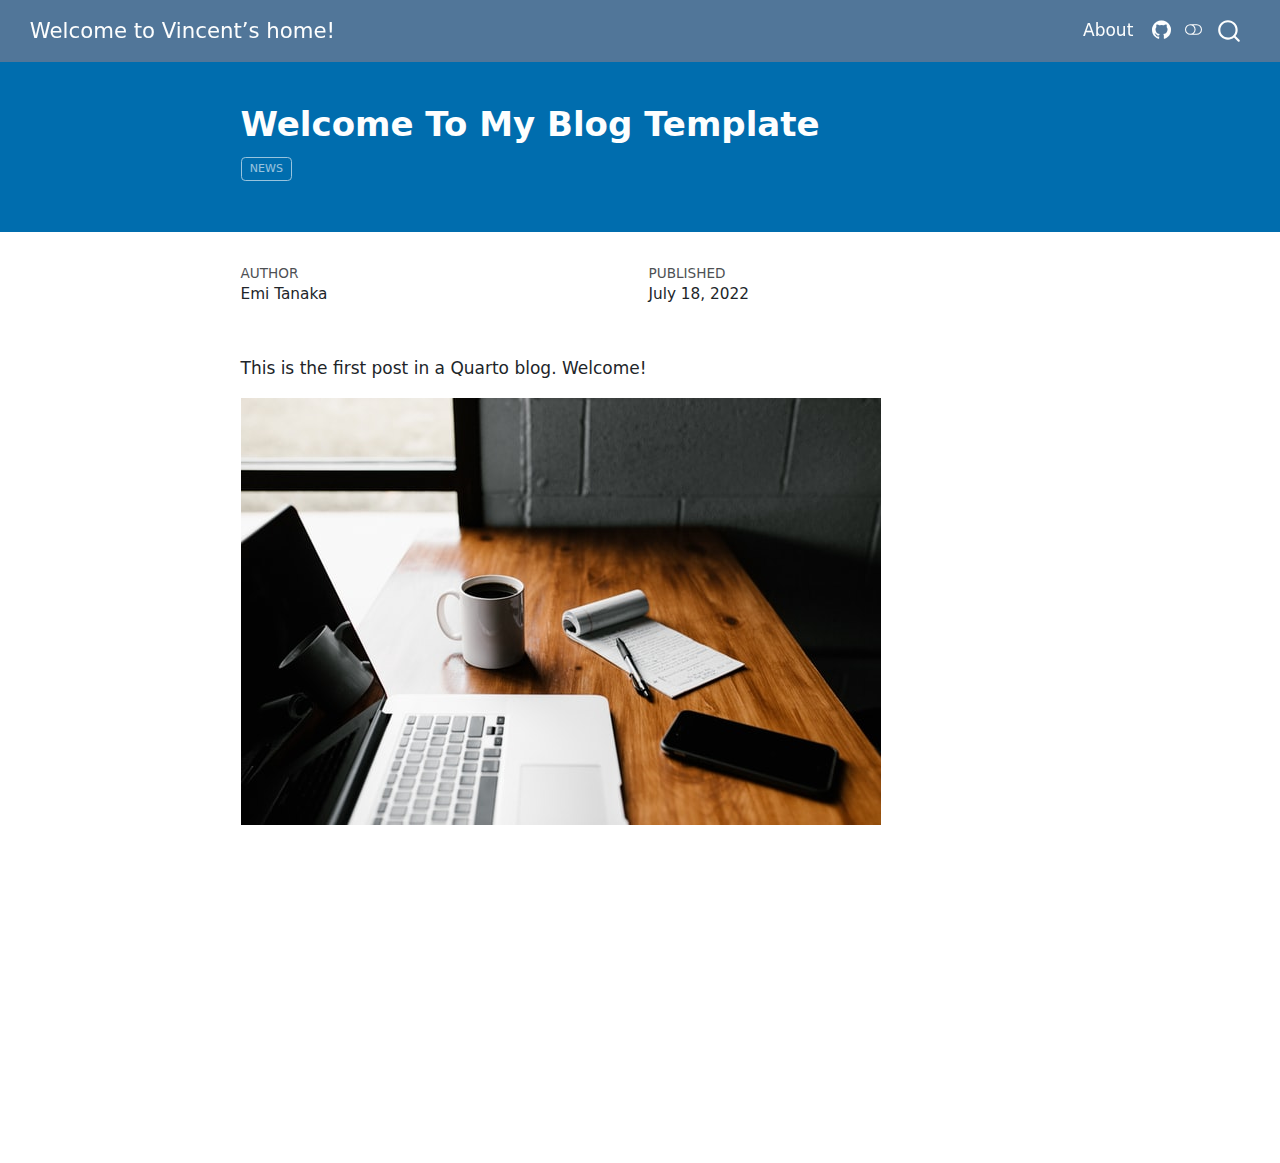
==== docs/posts/welcome/index.html @ f9ad5287 "complete the 'About' page and make a docs folder" ====
<!DOCTYPE html>
<html xmlns="http://www.w3.org/1999/xhtml" lang="en" xml:lang="en"><head>

<meta charset="utf-8">
<meta name="generator" content="quarto-1.4.553">

<meta name="viewport" content="width=device-width, initial-scale=1.0, user-scalable=yes">

<meta name="author" content="Emi Tanaka">
<meta name="dcterms.date" content="2022-07-18">

<title>Welcome to Vincent’s home! - Welcome To My Blog Template</title>
<style>
code{white-space: pre-wrap;}
span.smallcaps{font-variant: small-caps;}
div.columns{display: flex; gap: min(4vw, 1.5em);}
div.column{flex: auto; overflow-x: auto;}
div.hanging-indent{margin-left: 1.5em; text-indent: -1.5em;}
ul.task-list{list-style: none;}
ul.task-list li input[type="checkbox"] {
  width: 0.8em;
  margin: 0 0.8em 0.2em -1em; /* quarto-specific, see https://github.com/quarto-dev/quarto-cli/issues/4556 */ 
  vertical-align: middle;
}
</style>


<script src="../../site_libs/quarto-nav/quarto-nav.js"></script>
<script src="../../site_libs/quarto-nav/headroom.min.js"></script>
<script src="../../site_libs/clipboard/clipboard.min.js"></script>
<script src="../../site_libs/quarto-search/autocomplete.umd.js"></script>
<script src="../../site_libs/quarto-search/fuse.min.js"></script>
<script src="../../site_libs/quarto-search/quarto-search.js"></script>
<meta name="quarto:offset" content="../../">
<script src="../../site_libs/quarto-html/quarto.js"></script>
<script src="../../site_libs/quarto-html/popper.min.js"></script>
<script src="../../site_libs/quarto-html/tippy.umd.min.js"></script>
<script src="../../site_libs/quarto-html/anchor.min.js"></script>
<link href="../../site_libs/quarto-html/tippy.css" rel="stylesheet">
<link href="../../site_libs/quarto-html/quarto-syntax-highlighting.css" rel="stylesheet" class="quarto-color-scheme" id="quarto-text-highlighting-styles">
<link href="../../site_libs/quarto-html/quarto-syntax-highlighting-dark.css" rel="prefetch" class="quarto-color-scheme quarto-color-alternate" id="quarto-text-highlighting-styles">
<script src="../../site_libs/bootstrap/bootstrap.min.js"></script>
<link href="../../site_libs/bootstrap/bootstrap-icons.css" rel="stylesheet">
<link href="../../site_libs/bootstrap/bootstrap.min.css" rel="stylesheet" class="quarto-color-scheme" id="quarto-bootstrap" data-mode="light">
<link href="../../site_libs/bootstrap/bootstrap-dark.min.css" rel="prefetch" class="quarto-color-scheme quarto-color-alternate" id="quarto-bootstrap" data-mode="dark">
<script id="quarto-search-options" type="application/json">{
  "location": "navbar",
  "copy-button": false,
  "collapse-after": 3,
  "panel-placement": "end",
  "type": "overlay",
  "limit": 50,
  "keyboard-shortcut": [
    "f",
    "/",
    "s"
  ],
  "show-item-context": false,
  "language": {
    "search-no-results-text": "No results",
    "search-matching-documents-text": "matching documents",
    "search-copy-link-title": "Copy link to search",
    "search-hide-matches-text": "Hide additional matches",
    "search-more-match-text": "more match in this document",
    "search-more-matches-text": "more matches in this document",
    "search-clear-button-title": "Clear",
    "search-text-placeholder": "",
    "search-detached-cancel-button-title": "Cancel",
    "search-submit-button-title": "Submit",
    "search-label": "Search"
  }
}</script>


<link rel="stylesheet" href="../../styles.css">
</head>

<body class="nav-fixed fullcontent">

<div id="quarto-search-results"></div>
  <header id="quarto-header" class="headroom fixed-top quarto-banner">
    <nav class="navbar navbar-expand-lg " data-bs-theme="dark">
      <div class="navbar-container container-fluid">
      <div class="navbar-brand-container mx-auto">
    <a class="navbar-brand" href="../../index.html">
    <span class="navbar-title">Welcome to Vincent’s home!</span>
    </a>
  </div>
            <div id="quarto-search" class="" title="Search"></div>
          <button class="navbar-toggler" type="button" data-bs-toggle="collapse" data-bs-target="#navbarCollapse" aria-controls="navbarCollapse" aria-expanded="false" aria-label="Toggle navigation" onclick="if (window.quartoToggleHeadroom) { window.quartoToggleHeadroom(); }">
  <span class="navbar-toggler-icon"></span>
</button>
          <div class="collapse navbar-collapse" id="navbarCollapse">
            <ul class="navbar-nav navbar-nav-scroll ms-auto">
  <li class="nav-item">
    <a class="nav-link" href="../../about.html"> 
<span class="menu-text">About</span></a>
  </li>  
  <li class="nav-item compact">
    <a class="nav-link" href="https://github.com/Vincent0153"> <i class="bi bi-github" role="img">
</i> 
<span class="menu-text"></span></a>
  </li>  
</ul>
          </div> <!-- /navcollapse -->
          <div class="quarto-navbar-tools">
  <a href="" class="quarto-color-scheme-toggle quarto-navigation-tool  px-1" onclick="window.quartoToggleColorScheme(); return false;" title="Toggle dark mode"><i class="bi"></i></a>
</div>
      </div> <!-- /container-fluid -->
    </nav>
</header>
<!-- content -->
<header id="title-block-header" class="quarto-title-block default page-columns page-full">
  <div class="quarto-title-banner page-columns page-full">
    <div class="quarto-title column-body">
      <h1 class="title">Welcome To My Blog Template</h1>
                                <div class="quarto-categories">
                <div class="quarto-category">news</div>
              </div>
                  </div>
  </div>
    
  
  <div class="quarto-title-meta">

      <div>
      <div class="quarto-title-meta-heading">Author</div>
      <div class="quarto-title-meta-contents">
               <p>Emi Tanaka </p>
            </div>
    </div>
      
      <div>
      <div class="quarto-title-meta-heading">Published</div>
      <div class="quarto-title-meta-contents">
        <p class="date">July 18, 2022</p>
      </div>
    </div>
    
      
    </div>
    
  
  </header><div id="quarto-content" class="quarto-container page-columns page-rows-contents page-layout-article page-navbar">
<!-- sidebar -->
<!-- margin-sidebar -->
    
<!-- main -->
<main class="content quarto-banner-title-block" id="quarto-document-content">





<p>This is the first post in a Quarto blog. Welcome!</p>
<p><img src="thumbnail.jpg" class="img-fluid"></p>



</main> <!-- /main -->
<script id="quarto-html-after-body" type="application/javascript">
window.document.addEventListener("DOMContentLoaded", function (event) {
  const toggleBodyColorMode = (bsSheetEl) => {
    const mode = bsSheetEl.getAttribute("data-mode");
    const bodyEl = window.document.querySelector("body");
    if (mode === "dark") {
      bodyEl.classList.add("quarto-dark");
      bodyEl.classList.remove("quarto-light");
    } else {
      bodyEl.classList.add("quarto-light");
      bodyEl.classList.remove("quarto-dark");
    }
  }
  const toggleBodyColorPrimary = () => {
    const bsSheetEl = window.document.querySelector("link#quarto-bootstrap");
    if (bsSheetEl) {
      toggleBodyColorMode(bsSheetEl);
    }
  }
  toggleBodyColorPrimary();  
  const disableStylesheet = (stylesheets) => {
    for (let i=0; i < stylesheets.length; i++) {
      const stylesheet = stylesheets[i];
      stylesheet.rel = 'prefetch';
    }
  }
  const enableStylesheet = (stylesheets) => {
    for (let i=0; i < stylesheets.length; i++) {
      const stylesheet = stylesheets[i];
      stylesheet.rel = 'stylesheet';
    }
  }
  const manageTransitions = (selector, allowTransitions) => {
    const els = window.document.querySelectorAll(selector);
    for (let i=0; i < els.length; i++) {
      const el = els[i];
      if (allowTransitions) {
        el.classList.remove('notransition');
      } else {
        el.classList.add('notransition');
      }
    }
  }
  const toggleGiscusIfUsed = (isAlternate, darkModeDefault) => {
    const baseTheme = document.querySelector('#giscus-base-theme')?.value ?? 'light';
    const alternateTheme = document.querySelector('#giscus-alt-theme')?.value ?? 'dark';
    let newTheme = '';
    if(darkModeDefault) {
      newTheme = isAlternate ? baseTheme : alternateTheme;
    } else {
      newTheme = isAlternate ? alternateTheme : baseTheme;
    }
    const changeGiscusTheme = () => {
      // From: https://github.com/giscus/giscus/issues/336
      const sendMessage = (message) => {
        const iframe = document.querySelector('iframe.giscus-frame');
        if (!iframe) return;
        iframe.contentWindow.postMessage({ giscus: message }, 'https://giscus.app');
      }
      sendMessage({
        setConfig: {
          theme: newTheme
        }
      });
    }
    const isGiscussLoaded = window.document.querySelector('iframe.giscus-frame') !== null;
    if (isGiscussLoaded) {
      changeGiscusTheme();
    }
  }
  const toggleColorMode = (alternate) => {
    // Switch the stylesheets
    const alternateStylesheets = window.document.querySelectorAll('link.quarto-color-scheme.quarto-color-alternate');
    manageTransitions('#quarto-margin-sidebar .nav-link', false);
    if (alternate) {
      enableStylesheet(alternateStylesheets);
      for (const sheetNode of alternateStylesheets) {
        if (sheetNode.id === "quarto-bootstrap") {
          toggleBodyColorMode(sheetNode);
        }
      }
    } else {
      disableStylesheet(alternateStylesheets);
      toggleBodyColorPrimary();
    }
    manageTransitions('#quarto-margin-sidebar .nav-link', true);
    // Switch the toggles
    const toggles = window.document.querySelectorAll('.quarto-color-scheme-toggle');
    for (let i=0; i < toggles.length; i++) {
      const toggle = toggles[i];
      if (toggle) {
        if (alternate) {
          toggle.classList.add("alternate");     
        } else {
          toggle.classList.remove("alternate");
        }
      }
    }
    // Hack to workaround the fact that safari doesn't
    // properly recolor the scrollbar when toggling (#1455)
    if (navigator.userAgent.indexOf('Safari') > 0 && navigator.userAgent.indexOf('Chrome') == -1) {
      manageTransitions("body", false);
      window.scrollTo(0, 1);
      setTimeout(() => {
        window.scrollTo(0, 0);
        manageTransitions("body", true);
      }, 40);  
    }
  }
  const isFileUrl = () => { 
    return window.location.protocol === 'file:';
  }
  const hasAlternateSentinel = () => {  
    let styleSentinel = getColorSchemeSentinel();
    if (styleSentinel !== null) {
      return styleSentinel === "alternate";
    } else {
      return false;
    }
  }
  const setStyleSentinel = (alternate) => {
    const value = alternate ? "alternate" : "default";
    if (!isFileUrl()) {
      window.localStorage.setItem("quarto-color-scheme", value);
    } else {
      localAlternateSentinel = value;
    }
  }
  const getColorSchemeSentinel = () => {
    if (!isFileUrl()) {
      const storageValue = window.localStorage.getItem("quarto-color-scheme");
      return storageValue != null ? storageValue : localAlternateSentinel;
    } else {
      return localAlternateSentinel;
    }
  }
  const darkModeDefault = false;
  let localAlternateSentinel = darkModeDefault ? 'alternate' : 'default';
  // Dark / light mode switch
  window.quartoToggleColorScheme = () => {
    // Read the current dark / light value 
    let toAlternate = !hasAlternateSentinel();
    toggleColorMode(toAlternate);
    setStyleSentinel(toAlternate);
    toggleGiscusIfUsed(toAlternate, darkModeDefault);
  };
  // Ensure there is a toggle, if there isn't float one in the top right
  if (window.document.querySelector('.quarto-color-scheme-toggle') === null) {
    const a = window.document.createElement('a');
    a.classList.add('top-right');
    a.classList.add('quarto-color-scheme-toggle');
    a.href = "";
    a.onclick = function() { try { window.quartoToggleColorScheme(); } catch {} return false; };
    const i = window.document.createElement("i");
    i.classList.add('bi');
    a.appendChild(i);
    window.document.body.appendChild(a);
  }
  // Switch to dark mode if need be
  if (hasAlternateSentinel()) {
    toggleColorMode(true);
  } else {
    toggleColorMode(false);
  }
  const icon = "";
  const anchorJS = new window.AnchorJS();
  anchorJS.options = {
    placement: 'right',
    icon: icon
  };
  anchorJS.add('.anchored');
  const isCodeAnnotation = (el) => {
    for (const clz of el.classList) {
      if (clz.startsWith('code-annotation-')) {                     
        return true;
      }
    }
    return false;
  }
  const clipboard = new window.ClipboardJS('.code-copy-button', {
    text: function(trigger) {
      const codeEl = trigger.previousElementSibling.cloneNode(true);
      for (const childEl of codeEl.children) {
        if (isCodeAnnotation(childEl)) {
          childEl.remove();
        }
      }
      return codeEl.innerText;
    }
  });
  clipboard.on('success', function(e) {
    // button target
    const button = e.trigger;
    // don't keep focus
    button.blur();
    // flash "checked"
    button.classList.add('code-copy-button-checked');
    var currentTitle = button.getAttribute("title");
    button.setAttribute("title", "Copied!");
    let tooltip;
    if (window.bootstrap) {
      button.setAttribute("data-bs-toggle", "tooltip");
      button.setAttribute("data-bs-placement", "left");
      button.setAttribute("data-bs-title", "Copied!");
      tooltip = new bootstrap.Tooltip(button, 
        { trigger: "manual", 
          customClass: "code-copy-button-tooltip",
          offset: [0, -8]});
      tooltip.show();    
    }
    setTimeout(function() {
      if (tooltip) {
        tooltip.hide();
        button.removeAttribute("data-bs-title");
        button.removeAttribute("data-bs-toggle");
        button.removeAttribute("data-bs-placement");
      }
      button.setAttribute("title", currentTitle);
      button.classList.remove('code-copy-button-checked');
    }, 1000);
    // clear code selection
    e.clearSelection();
  });
    var localhostRegex = new RegExp(/^(?:http|https):\/\/localhost\:?[0-9]*\//);
    var mailtoRegex = new RegExp(/^mailto:/);
      var filterRegex = new RegExp('/' + window.location.host + '/');
    var isInternal = (href) => {
        return filterRegex.test(href) || localhostRegex.test(href) || mailtoRegex.test(href);
    }
    // Inspect non-navigation links and adorn them if external
 	var links = window.document.querySelectorAll('a[href]:not(.nav-link):not(.navbar-brand):not(.toc-action):not(.sidebar-link):not(.sidebar-item-toggle):not(.pagination-link):not(.no-external):not([aria-hidden]):not(.dropdown-item):not(.quarto-navigation-tool)');
    for (var i=0; i<links.length; i++) {
      const link = links[i];
      if (!isInternal(link.href)) {
        // undo the damage that might have been done by quarto-nav.js in the case of
        // links that we want to consider external
        if (link.dataset.originalHref !== undefined) {
          link.href = link.dataset.originalHref;
        }
      }
    }
  function tippyHover(el, contentFn, onTriggerFn, onUntriggerFn) {
    const config = {
      allowHTML: true,
      maxWidth: 500,
      delay: 100,
      arrow: false,
      appendTo: function(el) {
          return el.parentElement;
      },
      interactive: true,
      interactiveBorder: 10,
      theme: 'quarto',
      placement: 'bottom-start',
    };
    if (contentFn) {
      config.content = contentFn;
    }
    if (onTriggerFn) {
      config.onTrigger = onTriggerFn;
    }
    if (onUntriggerFn) {
      config.onUntrigger = onUntriggerFn;
    }
    window.tippy(el, config); 
  }
  const noterefs = window.document.querySelectorAll('a[role="doc-noteref"]');
  for (var i=0; i<noterefs.length; i++) {
    const ref = noterefs[i];
    tippyHover(ref, function() {
      // use id or data attribute instead here
      let href = ref.getAttribute('data-footnote-href') || ref.getAttribute('href');
      try { href = new URL(href).hash; } catch {}
      const id = href.replace(/^#\/?/, "");
      const note = window.document.getElementById(id);
      if (note) {
        return note.innerHTML;
      } else {
        return "";
      }
    });
  }
  const xrefs = window.document.querySelectorAll('a.quarto-xref');
  const processXRef = (id, note) => {
    // Strip column container classes
    const stripColumnClz = (el) => {
      el.classList.remove("page-full", "page-columns");
      if (el.children) {
        for (const child of el.children) {
          stripColumnClz(child);
        }
      }
    }
    stripColumnClz(note)
    if (id === null || id.startsWith('sec-')) {
      // Special case sections, only their first couple elements
      const container = document.createElement("div");
      if (note.children && note.children.length > 2) {
        container.appendChild(note.children[0].cloneNode(true));
        for (let i = 1; i < note.children.length; i++) {
          const child = note.children[i];
          if (child.tagName === "P" && child.innerText === "") {
            continue;
          } else {
            container.appendChild(child.cloneNode(true));
            break;
          }
        }
        if (window.Quarto?.typesetMath) {
          window.Quarto.typesetMath(container);
        }
        return container.innerHTML
      } else {
        if (window.Quarto?.typesetMath) {
          window.Quarto.typesetMath(note);
        }
        return note.innerHTML;
      }
    } else {
      // Remove any anchor links if they are present
      const anchorLink = note.querySelector('a.anchorjs-link');
      if (anchorLink) {
        anchorLink.remove();
      }
      if (window.Quarto?.typesetMath) {
        window.Quarto.typesetMath(note);
      }
      // TODO in 1.5, we should make sure this works without a callout special case
      if (note.classList.contains("callout")) {
        return note.outerHTML;
      } else {
        return note.innerHTML;
      }
    }
  }
  for (var i=0; i<xrefs.length; i++) {
    const xref = xrefs[i];
    tippyHover(xref, undefined, function(instance) {
      instance.disable();
      let url = xref.getAttribute('href');
      let hash = undefined; 
      if (url.startsWith('#')) {
        hash = url;
      } else {
        try { hash = new URL(url).hash; } catch {}
      }
      if (hash) {
        const id = hash.replace(/^#\/?/, "");
        const note = window.document.getElementById(id);
        if (note !== null) {
          try {
            const html = processXRef(id, note.cloneNode(true));
            instance.setContent(html);
          } finally {
            instance.enable();
            instance.show();
          }
        } else {
          // See if we can fetch this
          fetch(url.split('#')[0])
          .then(res => res.text())
          .then(html => {
            const parser = new DOMParser();
            const htmlDoc = parser.parseFromString(html, "text/html");
            const note = htmlDoc.getElementById(id);
            if (note !== null) {
              const html = processXRef(id, note);
              instance.setContent(html);
            } 
          }).finally(() => {
            instance.enable();
            instance.show();
          });
        }
      } else {
        // See if we can fetch a full url (with no hash to target)
        // This is a special case and we should probably do some content thinning / targeting
        fetch(url)
        .then(res => res.text())
        .then(html => {
          const parser = new DOMParser();
          const htmlDoc = parser.parseFromString(html, "text/html");
          const note = htmlDoc.querySelector('main.content');
          if (note !== null) {
            // This should only happen for chapter cross references
            // (since there is no id in the URL)
            // remove the first header
            if (note.children.length > 0 && note.children[0].tagName === "HEADER") {
              note.children[0].remove();
            }
            const html = processXRef(null, note);
            instance.setContent(html);
          } 
        }).finally(() => {
          instance.enable();
          instance.show();
        });
      }
    }, function(instance) {
    });
  }
      let selectedAnnoteEl;
      const selectorForAnnotation = ( cell, annotation) => {
        let cellAttr = 'data-code-cell="' + cell + '"';
        let lineAttr = 'data-code-annotation="' +  annotation + '"';
        const selector = 'span[' + cellAttr + '][' + lineAttr + ']';
        return selector;
      }
      const selectCodeLines = (annoteEl) => {
        const doc = window.document;
        const targetCell = annoteEl.getAttribute("data-target-cell");
        const targetAnnotation = annoteEl.getAttribute("data-target-annotation");
        const annoteSpan = window.document.querySelector(selectorForAnnotation(targetCell, targetAnnotation));
        const lines = annoteSpan.getAttribute("data-code-lines").split(",");
        const lineIds = lines.map((line) => {
          return targetCell + "-" + line;
        })
        let top = null;
        let height = null;
        let parent = null;
        if (lineIds.length > 0) {
            //compute the position of the single el (top and bottom and make a div)
            const el = window.document.getElementById(lineIds[0]);
            top = el.offsetTop;
            height = el.offsetHeight;
            parent = el.parentElement.parentElement;
          if (lineIds.length > 1) {
            const lastEl = window.document.getElementById(lineIds[lineIds.length - 1]);
            const bottom = lastEl.offsetTop + lastEl.offsetHeight;
            height = bottom - top;
          }
          if (top !== null && height !== null && parent !== null) {
            // cook up a div (if necessary) and position it 
            let div = window.document.getElementById("code-annotation-line-highlight");
            if (div === null) {
              div = window.document.createElement("div");
              div.setAttribute("id", "code-annotation-line-highlight");
              div.style.position = 'absolute';
              parent.appendChild(div);
            }
            div.style.top = top - 2 + "px";
            div.style.height = height + 4 + "px";
            div.style.left = 0;
            let gutterDiv = window.document.getElementById("code-annotation-line-highlight-gutter");
            if (gutterDiv === null) {
              gutterDiv = window.document.createElement("div");
              gutterDiv.setAttribute("id", "code-annotation-line-highlight-gutter");
              gutterDiv.style.position = 'absolute';
              const codeCell = window.document.getElementById(targetCell);
              const gutter = codeCell.querySelector('.code-annotation-gutter');
              gutter.appendChild(gutterDiv);
            }
            gutterDiv.style.top = top - 2 + "px";
            gutterDiv.style.height = height + 4 + "px";
          }
          selectedAnnoteEl = annoteEl;
        }
      };
      const unselectCodeLines = () => {
        const elementsIds = ["code-annotation-line-highlight", "code-annotation-line-highlight-gutter"];
        elementsIds.forEach((elId) => {
          const div = window.document.getElementById(elId);
          if (div) {
            div.remove();
          }
        });
        selectedAnnoteEl = undefined;
      };
        // Handle positioning of the toggle
    window.addEventListener(
      "resize",
      throttle(() => {
        elRect = undefined;
        if (selectedAnnoteEl) {
          selectCodeLines(selectedAnnoteEl);
        }
      }, 10)
    );
    function throttle(fn, ms) {
    let throttle = false;
    let timer;
      return (...args) => {
        if(!throttle) { // first call gets through
            fn.apply(this, args);
            throttle = true;
        } else { // all the others get throttled
            if(timer) clearTimeout(timer); // cancel #2
            timer = setTimeout(() => {
              fn.apply(this, args);
              timer = throttle = false;
            }, ms);
        }
      };
    }
      // Attach click handler to the DT
      const annoteDls = window.document.querySelectorAll('dt[data-target-cell]');
      for (const annoteDlNode of annoteDls) {
        annoteDlNode.addEventListener('click', (event) => {
          const clickedEl = event.target;
          if (clickedEl !== selectedAnnoteEl) {
            unselectCodeLines();
            const activeEl = window.document.querySelector('dt[data-target-cell].code-annotation-active');
            if (activeEl) {
              activeEl.classList.remove('code-annotation-active');
            }
            selectCodeLines(clickedEl);
            clickedEl.classList.add('code-annotation-active');
          } else {
            // Unselect the line
            unselectCodeLines();
            clickedEl.classList.remove('code-annotation-active');
          }
        });
      }
  const findCites = (el) => {
    const parentEl = el.parentElement;
    if (parentEl) {
      const cites = parentEl.dataset.cites;
      if (cites) {
        return {
          el,
          cites: cites.split(' ')
        };
      } else {
        return findCites(el.parentElement)
      }
    } else {
      return undefined;
    }
  };
  var bibliorefs = window.document.querySelectorAll('a[role="doc-biblioref"]');
  for (var i=0; i<bibliorefs.length; i++) {
    const ref = bibliorefs[i];
    const citeInfo = findCites(ref);
    if (citeInfo) {
      tippyHover(citeInfo.el, function() {
        var popup = window.document.createElement('div');
        citeInfo.cites.forEach(function(cite) {
          var citeDiv = window.document.createElement('div');
          citeDiv.classList.add('hanging-indent');
          citeDiv.classList.add('csl-entry');
          var biblioDiv = window.document.getElementById('ref-' + cite);
          if (biblioDiv) {
            citeDiv.innerHTML = biblioDiv.innerHTML;
          }
          popup.appendChild(citeDiv);
        });
        return popup.innerHTML;
      });
    }
  }
});
</script>
</div> <!-- /content -->




</body></html>
---- docs/site_libs/quarto-html/tippy.css ----
.tippy-box[data-animation=fade][data-state=hidden]{opacity:0}[data-tippy-root]{max-width:calc(100vw - 10px)}.tippy-box{position:relative;background-color:#333;color:#fff;border-radius:4px;font-size:14px;line-height:1.4;white-space:normal;outline:0;transition-property:transform,visibility,opacity}.tippy-box[data-placement^=top]>.tippy-arrow{bottom:0}.tippy-box[data-placement^=top]>.tippy-arrow:before{bottom:-7px;left:0;border-width:8px 8px 0;border-top-color:initial;transform-origin:center top}.tippy-box[data-placement^=bottom]>.tippy-arrow{top:0}.tippy-box[data-placement^=bottom]>.tippy-arrow:before{top:-7px;left:0;border-width:0 8px 8px;border-bottom-color:initial;transform-origin:center bottom}.tippy-box[data-placement^=left]>.tippy-arrow{right:0}.tippy-box[data-placement^=left]>.tippy-arrow:before{border-width:8px 0 8px 8px;border-left-color:initial;right:-7px;transform-origin:center left}.tippy-box[data-placement^=right]>.tippy-arrow{left:0}.tippy-box[data-placement^=right]>.tippy-arrow:before{left:-7px;border-width:8px 8px 8px 0;border-right-color:initial;transform-origin:center right}.tippy-box[data-inertia][data-state=visible]{transition-timing-function:cubic-bezier(.54,1.5,.38,1.11)}.tippy-arrow{width:16px;height:16px;color:#333}.tippy-arrow:before{content:"";position:absolute;border-color:transparent;border-style:solid}.tippy-content{position:relative;padding:5px 9px;z-index:1}
---- docs/site_libs/quarto-html/quarto-syntax-highlighting.css ----
/* quarto syntax highlight colors */
:root {
  --quarto-hl-ot-color: #003B4F;
  --quarto-hl-at-color: #657422;
  --quarto-hl-ss-color: #20794D;
  --quarto-hl-an-color: #5E5E5E;
  --quarto-hl-fu-color: #4758AB;
  --quarto-hl-st-color: #20794D;
  --quarto-hl-cf-color: #003B4F;
  --quarto-hl-op-color: #5E5E5E;
  --quarto-hl-er-color: #AD0000;
  --quarto-hl-bn-color: #AD0000;
  --quarto-hl-al-color: #AD0000;
  --quarto-hl-va-color: #111111;
  --quarto-hl-bu-color: inherit;
  --quarto-hl-ex-color: inherit;
  --quarto-hl-pp-color: #AD0000;
  --quarto-hl-in-color: #5E5E5E;
  --quarto-hl-vs-color: #20794D;
  --quarto-hl-wa-color: #5E5E5E;
  --quarto-hl-do-color: #5E5E5E;
  --quarto-hl-im-color: #00769E;
  --quarto-hl-ch-color: #20794D;
  --quarto-hl-dt-color: #AD0000;
  --quarto-hl-fl-color: #AD0000;
  --quarto-hl-co-color: #5E5E5E;
  --quarto-hl-cv-color: #5E5E5E;
  --quarto-hl-cn-color: #8f5902;
  --quarto-hl-sc-color: #5E5E5E;
  --quarto-hl-dv-color: #AD0000;
  --quarto-hl-kw-color: #003B4F;
}

/* other quarto variables */
:root {
  --quarto-font-monospace: SFMono-Regular, Menlo, Monaco, Consolas, "Liberation Mono", "Courier New", monospace;
}

pre > code.sourceCode > span {
  color: #003B4F;
}

code span {
  color: #003B4F;
}

code.sourceCode > span {
  color: #003B4F;
}

div.sourceCode,
div.sourceCode pre.sourceCode {
  color: #003B4F;
}

code span.ot {
  color: #003B4F;
  font-style: inherit;
}

code span.at {
  color: #657422;
  font-style: inherit;
}

code span.ss {
  color: #20794D;
  font-style: inherit;
}

code span.an {
  color: #5E5E5E;
  font-style: inherit;
}

code span.fu {
  color: #4758AB;
  font-style: inherit;
}

code span.st {
  color: #20794D;
  font-style: inherit;
}

code span.cf {
  color: #003B4F;
  font-style: inherit;
}

code span.op {
  color: #5E5E5E;
  font-style: inherit;
}

code span.er {
  color: #AD0000;
  font-style: inherit;
}

code span.bn {
  color: #AD0000;
  font-style: inherit;
}

code span.al {
  color: #AD0000;
  font-style: inherit;
}

code span.va {
  color: #111111;
  font-style: inherit;
}

code span.bu {
  font-style: inherit;
}

code span.ex {
  font-style: inherit;
}

code span.pp {
  color: #AD0000;
  font-style: inherit;
}

code span.in {
  color: #5E5E5E;
  font-style: inherit;
}

code span.vs {
  color: #20794D;
  font-style: inherit;
}

code span.wa {
  color: #5E5E5E;
  font-style: italic;
}

code span.do {
  color: #5E5E5E;
  font-style: italic;
}

code span.im {
  color: #00769E;
  font-style: inherit;
}

code span.ch {
  color: #20794D;
  font-style: inherit;
}

code span.dt {
  color: #AD0000;
  font-style: inherit;
}

code span.fl {
  color: #AD0000;
  font-style: inherit;
}

code span.co {
  color: #5E5E5E;
  font-style: inherit;
}

code span.cv {
  color: #5E5E5E;
  font-style: italic;
}

code span.cn {
  color: #8f5902;
  font-style: inherit;
}

code span.sc {
  color: #5E5E5E;
  font-style: inherit;
}

code span.dv {
  color: #AD0000;
  font-style: inherit;
}

code span.kw {
  color: #003B4F;
  font-style: inherit;
}

.prevent-inlining {
  content: "</";
}

/*# sourceMappingURL=debc5d5d77c3f9108843748ff7464032.css.map */
---- docs/site_libs/quarto-html/quarto-syntax-highlighting-dark.css ----
/* quarto syntax highlight colors */
:root {
  --quarto-hl-al-color: #f07178;
  --quarto-hl-an-color: #d4d0ab;
  --quarto-hl-at-color: #00e0e0;
  --quarto-hl-bn-color: #d4d0ab;
  --quarto-hl-bu-color: #abe338;
  --quarto-hl-ch-color: #abe338;
  --quarto-hl-co-color: #f8f8f2;
  --quarto-hl-cv-color: #ffd700;
  --quarto-hl-cn-color: #ffd700;
  --quarto-hl-cf-color: #ffa07a;
  --quarto-hl-dt-color: #ffa07a;
  --quarto-hl-dv-color: #d4d0ab;
  --quarto-hl-do-color: #f8f8f2;
  --quarto-hl-er-color: #f07178;
  --quarto-hl-ex-color: #00e0e0;
  --quarto-hl-fl-color: #d4d0ab;
  --quarto-hl-fu-color: #ffa07a;
  --quarto-hl-im-color: #abe338;
  --quarto-hl-in-color: #d4d0ab;
  --quarto-hl-kw-color: #ffa07a;
  --quarto-hl-op-color: #ffa07a;
  --quarto-hl-ot-color: #00e0e0;
  --quarto-hl-pp-color: #dcc6e0;
  --quarto-hl-re-color: #00e0e0;
  --quarto-hl-sc-color: #abe338;
  --quarto-hl-ss-color: #abe338;
  --quarto-hl-st-color: #abe338;
  --quarto-hl-va-color: #00e0e0;
  --quarto-hl-vs-color: #abe338;
  --quarto-hl-wa-color: #dcc6e0;
}

/* other quarto variables */
:root {
  --quarto-font-monospace: SFMono-Regular, Menlo, Monaco, Consolas, "Liberation Mono", "Courier New", monospace;
}

code span.al {
  background-color: #2a0f15;
  font-weight: bold;
  color: #f07178;
}

code span.an {
  color: #d4d0ab;
}

code span.at {
  color: #00e0e0;
}

code span.bn {
  color: #d4d0ab;
}

code span.bu {
  color: #abe338;
}

code span.ch {
  color: #abe338;
}

code span.co {
  font-style: italic;
  color: #f8f8f2;
}

code span.cv {
  color: #ffd700;
}

code span.cn {
  color: #ffd700;
}

code span.cf {
  font-weight: bold;
  color: #ffa07a;
}

code span.dt {
  color: #ffa07a;
}

code span.dv {
  color: #d4d0ab;
}

code span.do {
  color: #f8f8f2;
}

code span.er {
  color: #f07178;
  text-decoration: underline;
}

code span.ex {
  font-weight: bold;
  color: #00e0e0;
}

code span.fl {
  color: #d4d0ab;
}

code span.fu {
  color: #ffa07a;
}

code span.im {
  color: #abe338;
}

code span.in {
  color: #d4d0ab;
}

code span.kw {
  font-weight: bold;
  color: #ffa07a;
}

pre > code.sourceCode > span {
  color: #f8f8f2;
}

code span {
  color: #f8f8f2;
}

code.sourceCode > span {
  color: #f8f8f2;
}

div.sourceCode,
div.sourceCode pre.sourceCode {
  color: #f8f8f2;
}

code span.op {
  color: #ffa07a;
}

code span.ot {
  color: #00e0e0;
}

code span.pp {
  color: #dcc6e0;
}

code span.re {
  background-color: #f8f8f2;
  color: #00e0e0;
}

code span.sc {
  color: #abe338;
}

code span.ss {
  color: #abe338;
}

code span.st {
  color: #abe338;
}

code span.va {
  color: #00e0e0;
}

code span.vs {
  color: #abe338;
}

code span.wa {
  color: #dcc6e0;
}

.prevent-inlining {
  content: "</";
}

/*# sourceMappingURL=935a306eefa94366c21e1a970dddb765.css.map */
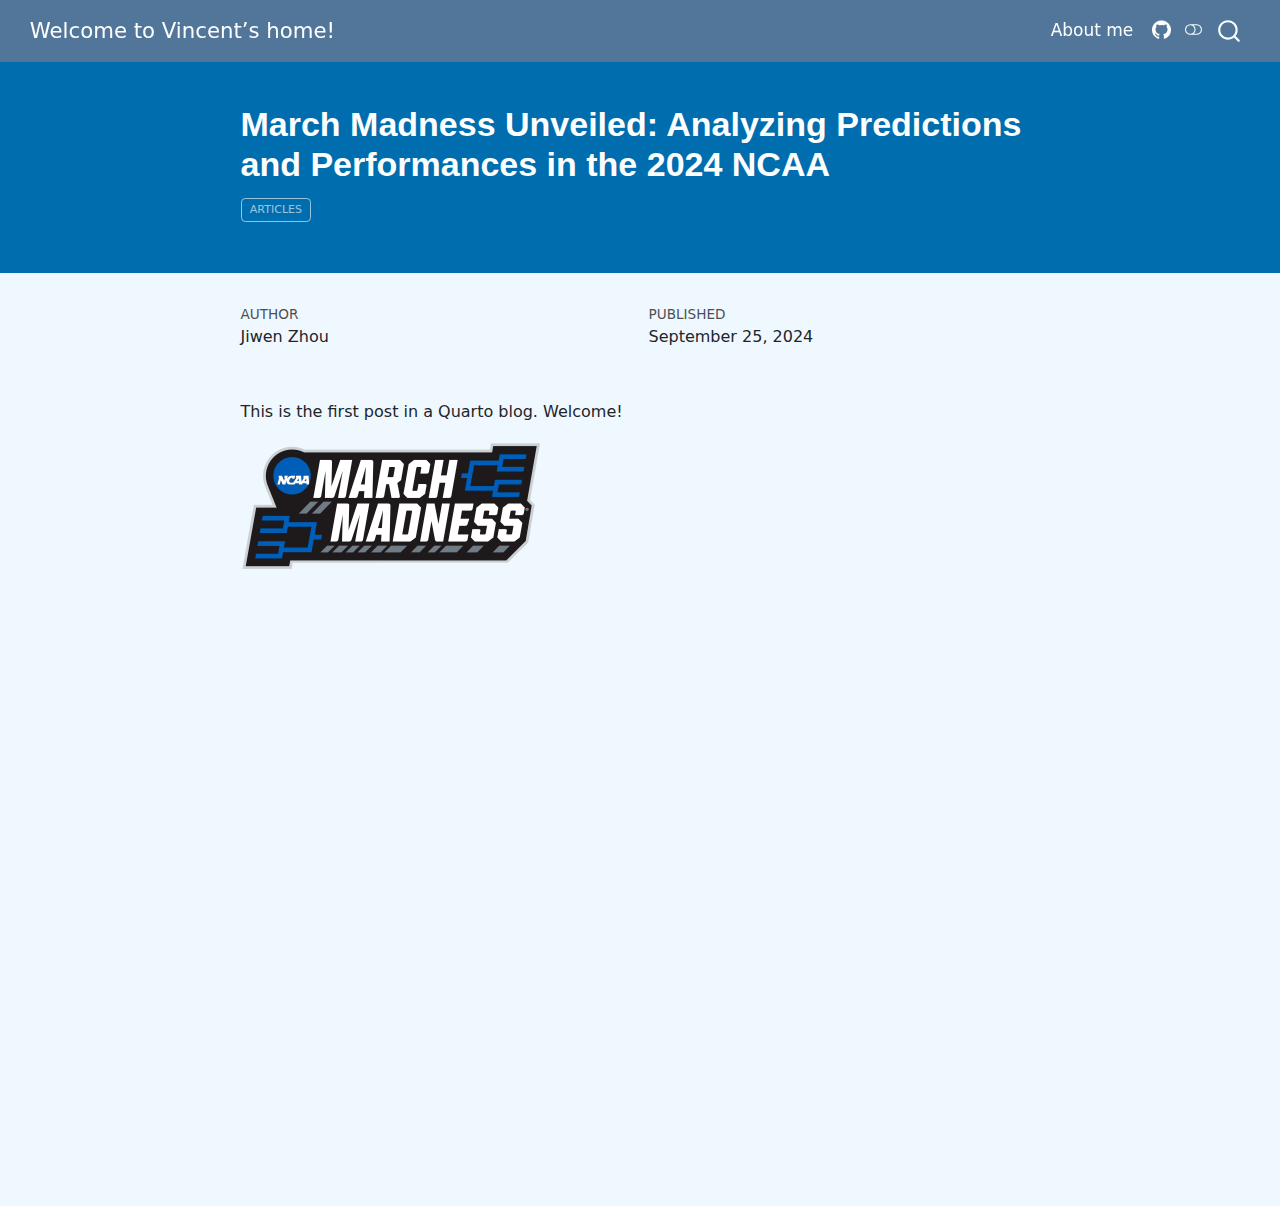
==== commit aeb1c02a: "change post contents and add a new icon, change categories" ====
--- a/docs/posts/welcome/index.html
+++ b/docs/posts/welcome/index.html
@@ -6,10 +6,10 @@
 
 <meta name="viewport" content="width=device-width, initial-scale=1.0, user-scalable=yes">
 
-<meta name="author" content="Emi Tanaka">
-<meta name="dcterms.date" content="2022-07-18">
-
-<title>Welcome to Vincent’s home! - Welcome To My Blog Template</title>
+<meta name="author" content="Jiwen Zhou">
+<meta name="dcterms.date" content="2024-09-25">
+
+<title>Welcome to Vincent’s home! - March Madness Unveiled: Analyzing Predictions and Performances in the 2024 NCAA</title>
 <style>
 code{white-space: pre-wrap;}
 span.smallcaps{font-variant: small-caps;}
@@ -94,7 +94,7 @@
             <ul class="navbar-nav navbar-nav-scroll ms-auto">
   <li class="nav-item">
     <a class="nav-link" href="../../about.html"> 
-<span class="menu-text">About</span></a>
+<span class="menu-text">About me</span></a>
   </li>  
   <li class="nav-item compact">
     <a class="nav-link" href="https://github.com/Vincent0153"> <i class="bi bi-github" role="img">
@@ -113,9 +113,9 @@
 <header id="title-block-header" class="quarto-title-block default page-columns page-full">
   <div class="quarto-title-banner page-columns page-full">
     <div class="quarto-title column-body">
-      <h1 class="title">Welcome To My Blog Template</h1>
+      <h1 class="title">March Madness Unveiled: Analyzing Predictions and Performances in the 2024 NCAA</h1>
                                 <div class="quarto-categories">
-                <div class="quarto-category">news</div>
+                <div class="quarto-category">articles</div>
               </div>
                   </div>
   </div>
@@ -126,14 +126,14 @@
       <div>
       <div class="quarto-title-meta-heading">Author</div>
       <div class="quarto-title-meta-contents">
-               <p>Emi Tanaka </p>
+               <p>Jiwen Zhou </p>
             </div>
     </div>
       
       <div>
       <div class="quarto-title-meta-heading">Published</div>
       <div class="quarto-title-meta-contents">
-        <p class="date">July 18, 2022</p>
+        <p class="date">September 25, 2024</p>
       </div>
     </div>
     
@@ -153,7 +153,7 @@
 
 
 <p>This is the first post in a Quarto blog. Welcome!</p>
-<p><img src="thumbnail.jpg" class="img-fluid"></p>
+<p><img src="March_Madness.png" class="img-fluid"></p>
 
 
 
--- a/docs/styles.css
+++ b/docs/styles.css
@@ -2,3 +2,20 @@
 .navbar-dark, .quarto-title-banner {
   background-color: #006DAE;
 }
+
+
+body{
+  background-color: #f0f8ff;
+}
+
+h1{
+    color: #2ecc71;
+  font-family: 'Arial', sans-serif;
+  font-weight: bold;
+}
+
+
+p {
+  font-size: 16px;
+  line-height: 1.6;
+}
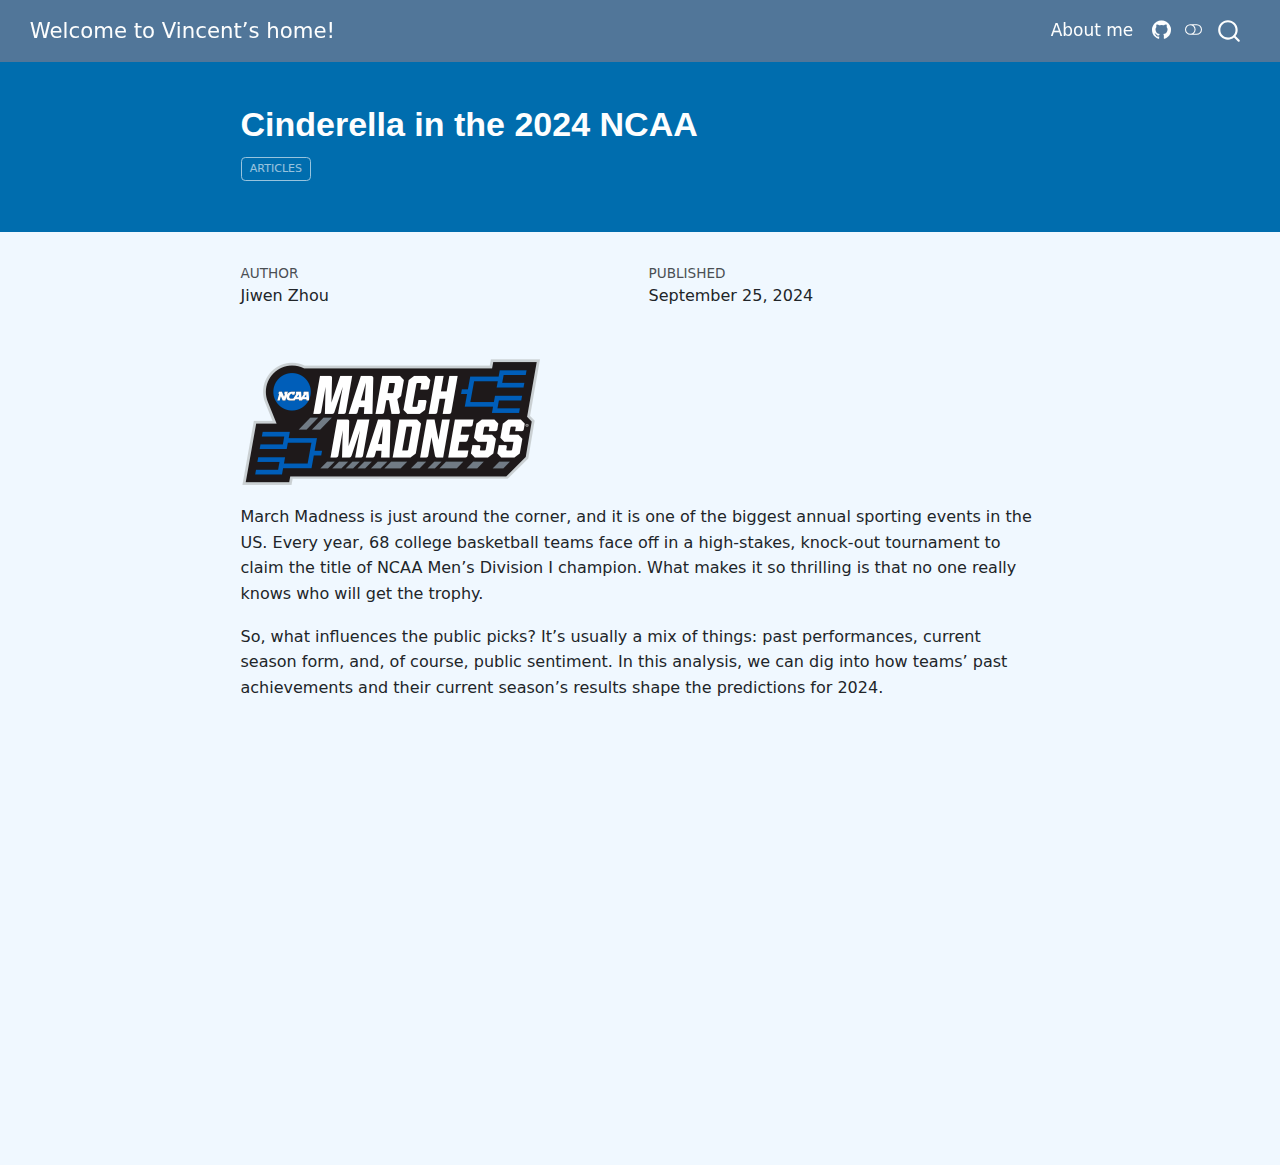
==== commit 334e98ce: "add data and finish the problem description part" ====
--- a/docs/posts/welcome/index.html
+++ b/docs/posts/welcome/index.html
@@ -9,7 +9,7 @@
 <meta name="author" content="Jiwen Zhou">
 <meta name="dcterms.date" content="2024-09-25">
 
-<title>Welcome to Vincent’s home! - March Madness Unveiled: Analyzing Predictions and Performances in the 2024 NCAA</title>
+<title>Welcome to Vincent’s home! - Cinderella in the 2024 NCAA</title>
 <style>
 code{white-space: pre-wrap;}
 span.smallcaps{font-variant: small-caps;}
@@ -113,7 +113,7 @@
 <header id="title-block-header" class="quarto-title-block default page-columns page-full">
   <div class="quarto-title-banner page-columns page-full">
     <div class="quarto-title column-body">
-      <h1 class="title">March Madness Unveiled: Analyzing Predictions and Performances in the 2024 NCAA</h1>
+      <h1 class="title">Cinderella in the 2024 NCAA</h1>
                                 <div class="quarto-categories">
                 <div class="quarto-category">articles</div>
               </div>
@@ -152,8 +152,9 @@
 
 
 
-<p>This is the first post in a Quarto blog. Welcome!</p>
 <p><img src="March_Madness.png" class="img-fluid"></p>
+<p>March Madness is just around the corner, and it is one of the biggest annual sporting events in the US. Every year, 68 college basketball teams face off in a high-stakes, knock-out tournament to claim the title of NCAA Men’s Division I champion. What makes it so thrilling is that no one really knows who will get the trophy.</p>
+<p>So, what influences the public picks? It’s usually a mix of things: past performances, current season form, and, of course, public sentiment. In this analysis, we can dig into how teams’ past achievements and their current season’s results shape the predictions for 2024.</p>
 
 
 
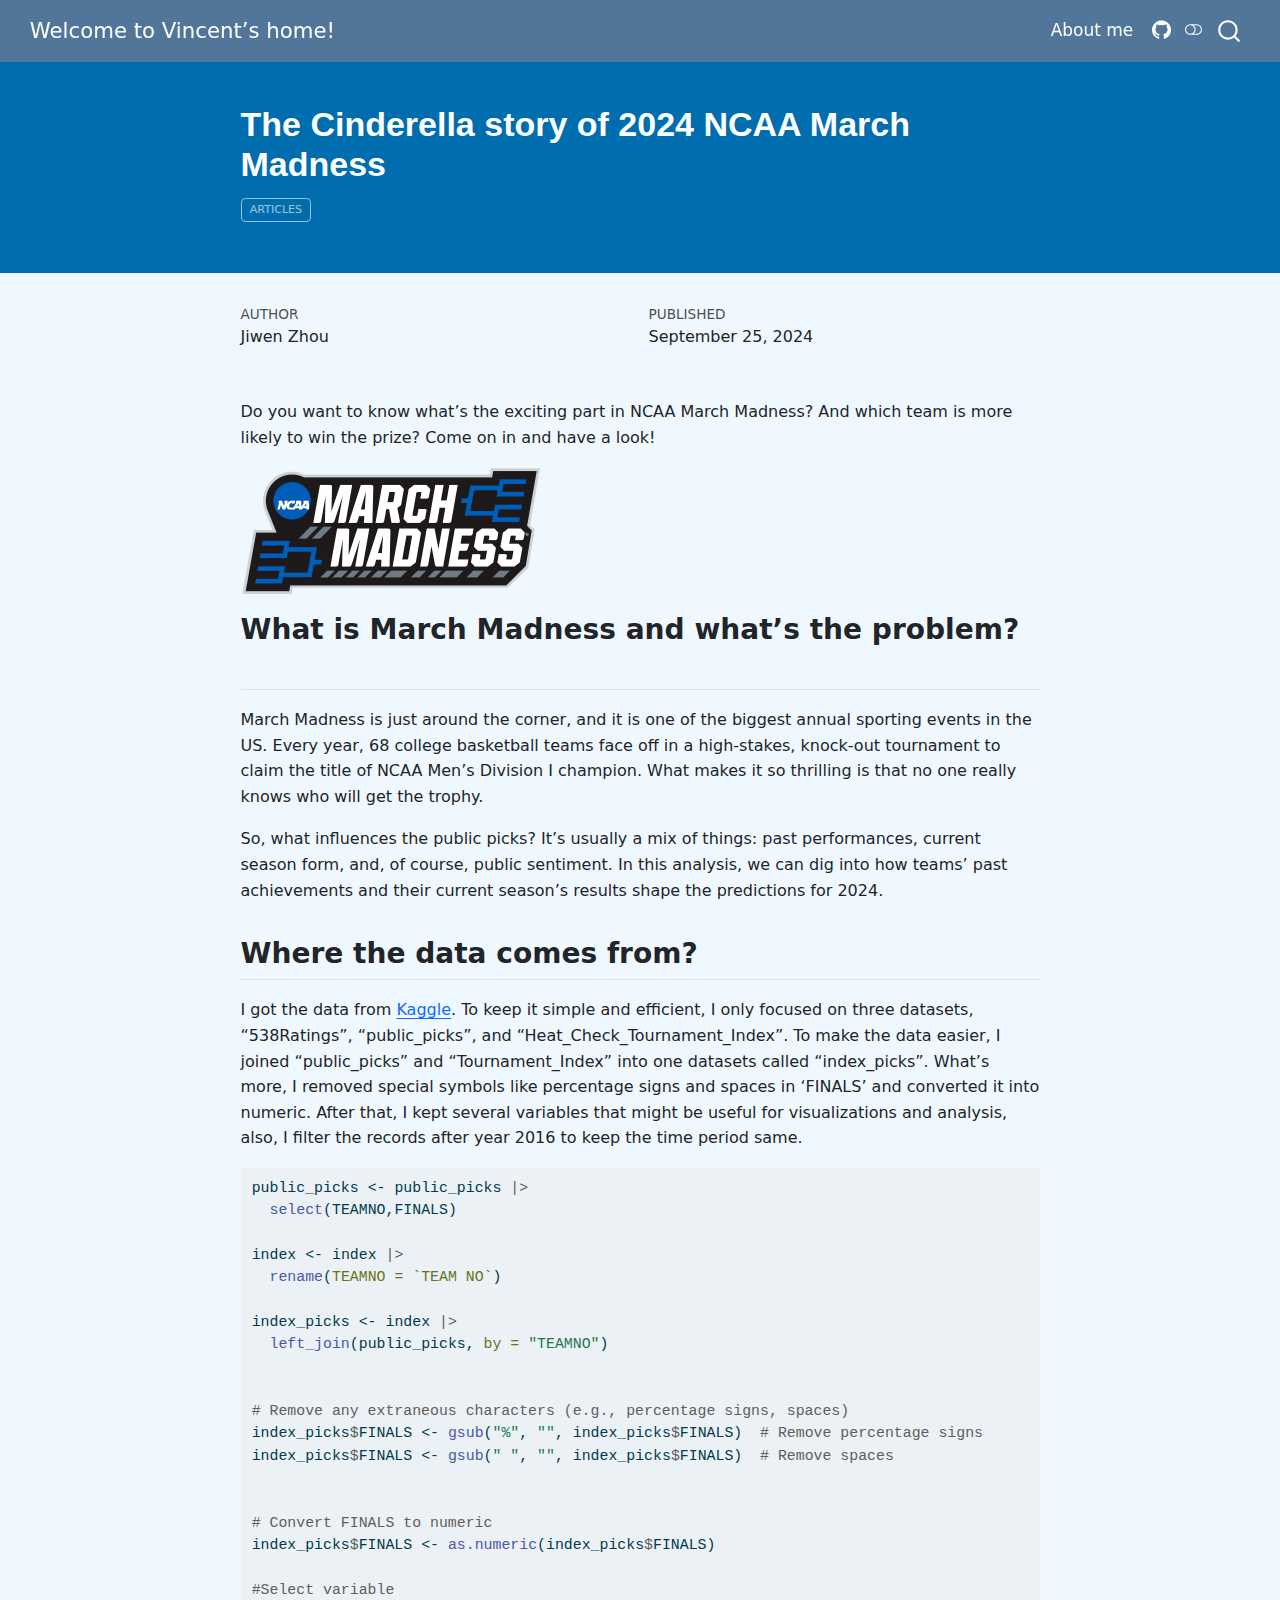
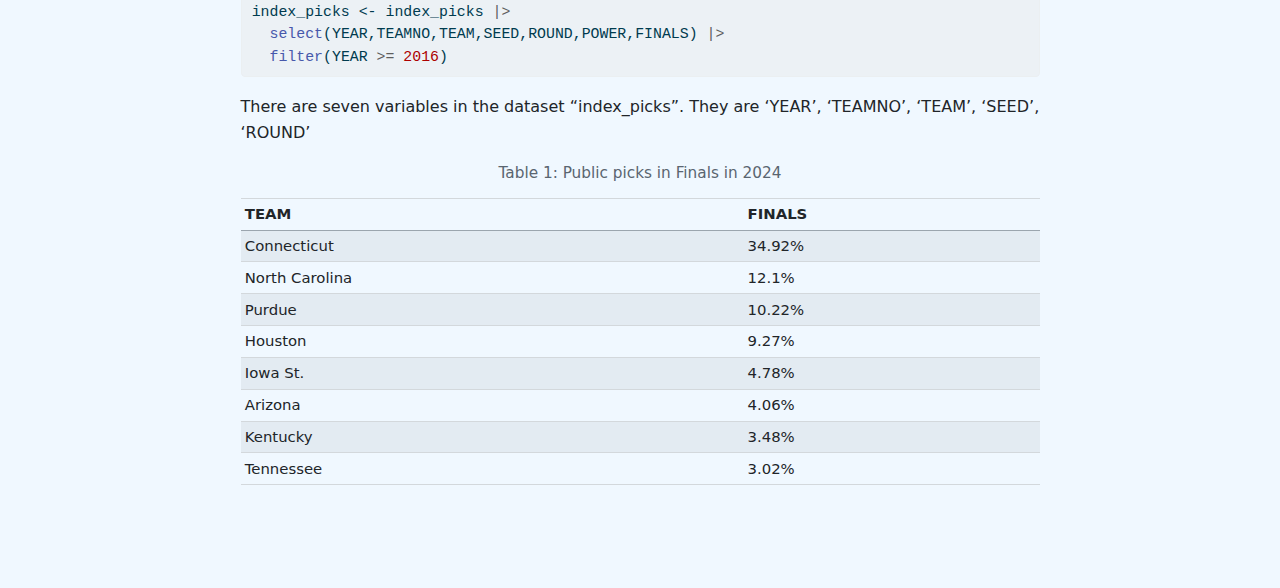
==== commit 4b9c4588: "change the title of the article" ====
--- a/docs/posts/welcome/index.html
+++ b/docs/posts/welcome/index.html
@@ -9,7 +9,7 @@
 <meta name="author" content="Jiwen Zhou">
 <meta name="dcterms.date" content="2024-09-25">
 
-<title>Welcome to Vincent’s home! - Cinderella in the 2024 NCAA</title>
+<title>Welcome to Vincent’s home! - The Cinderella story of 2024 NCAA March Madness</title>
 <style>
 code{white-space: pre-wrap;}
 span.smallcaps{font-variant: small-caps;}
@@ -21,6 +21,40 @@
   width: 0.8em;
   margin: 0 0.8em 0.2em -1em; /* quarto-specific, see https://github.com/quarto-dev/quarto-cli/issues/4556 */ 
   vertical-align: middle;
+}
+/* CSS for syntax highlighting */
+pre > code.sourceCode { white-space: pre; position: relative; }
+pre > code.sourceCode > span { line-height: 1.25; }
+pre > code.sourceCode > span:empty { height: 1.2em; }
+.sourceCode { overflow: visible; }
+code.sourceCode > span { color: inherit; text-decoration: inherit; }
+div.sourceCode { margin: 1em 0; }
+pre.sourceCode { margin: 0; }
+@media screen {
+div.sourceCode { overflow: auto; }
+}
+@media print {
+pre > code.sourceCode { white-space: pre-wrap; }
+pre > code.sourceCode > span { text-indent: -5em; padding-left: 5em; }
+}
+pre.numberSource code
+  { counter-reset: source-line 0; }
+pre.numberSource code > span
+  { position: relative; left: -4em; counter-increment: source-line; }
+pre.numberSource code > span > a:first-child::before
+  { content: counter(source-line);
+    position: relative; left: -1em; text-align: right; vertical-align: baseline;
+    border: none; display: inline-block;
+    -webkit-touch-callout: none; -webkit-user-select: none;
+    -khtml-user-select: none; -moz-user-select: none;
+    -ms-user-select: none; user-select: none;
+    padding: 0 4px; width: 4em;
+  }
+pre.numberSource { margin-left: 3em;  padding-left: 4px; }
+div.sourceCode
+  {   }
+@media screen {
+pre > code.sourceCode > span > a:first-child::before { text-decoration: underline; }
 }
 </style>
 
@@ -70,6 +104,10 @@
     "search-label": "Search"
   }
 }</script>
+<script src="../../site_libs/kePrint-0.0.1/kePrint.js"></script>
+
+<link href="../../site_libs/lightable-0.0.1/lightable.css" rel="stylesheet">
+
 
 
 <link rel="stylesheet" href="../../styles.css">
@@ -113,7 +151,7 @@
 <header id="title-block-header" class="quarto-title-block default page-columns page-full">
   <div class="quarto-title-banner page-columns page-full">
     <div class="quarto-title column-body">
-      <h1 class="title">Cinderella in the 2024 NCAA</h1>
+      <h1 class="title">The Cinderella story of 2024 NCAA March Madness</h1>
                                 <div class="quarto-categories">
                 <div class="quarto-category">articles</div>
               </div>
@@ -152,11 +190,103 @@
 
 
 
+<p>Do you want to know what’s the exciting part in NCAA March Madness? And which team is more likely to win the prize? Come on in and have a look!</p>
 <p><img src="March_Madness.png" class="img-fluid"></p>
+<section id="what-is-march-madness-and-whats-the-problem" class="level2">
+<h2 class="anchored" data-anchor-id="what-is-march-madness-and-whats-the-problem">What is March Madness and what’s the problem?</h2>
 <p>March Madness is just around the corner, and it is one of the biggest annual sporting events in the US. Every year, 68 college basketball teams face off in a high-stakes, knock-out tournament to claim the title of NCAA Men’s Division I champion. What makes it so thrilling is that no one really knows who will get the trophy.</p>
 <p>So, what influences the public picks? It’s usually a mix of things: past performances, current season form, and, of course, public sentiment. In this analysis, we can dig into how teams’ past achievements and their current season’s results shape the predictions for 2024.</p>
-
-
+</section>
+<section id="where-the-data-comes-from" class="level2">
+<h2 class="anchored" data-anchor-id="where-the-data-comes-from">Where the data comes from?</h2>
+<p>I got the data from <a href="https://www.kaggle.com/datasets/nishaanamin/march-madness-data/">Kaggle</a>. To keep it simple and efficient, I only focused on three datasets, “538Ratings”, “public_picks”, and “Heat_Check_Tournament_Index”. To make the data easier, I joined “public_picks” and “Tournament_Index” into one datasets called “index_picks”. What’s more, I removed special symbols like percentage signs and spaces in ‘FINALS’ and converted it into numeric. After that, I kept several variables that might be useful for visualizations and analysis, also, I filter the records after year 2016 to keep the time period same.</p>
+<div class="cell">
+<div class="sourceCode cell-code" id="cb1"><pre class="sourceCode r code-with-copy"><code class="sourceCode r"><span id="cb1-1"><a href="#cb1-1" aria-hidden="true" tabindex="-1"></a>public_picks <span class="ot">&lt;-</span> public_picks <span class="sc">|&gt;</span></span>
+<span id="cb1-2"><a href="#cb1-2" aria-hidden="true" tabindex="-1"></a>  <span class="fu">select</span>(TEAMNO,FINALS)</span>
+<span id="cb1-3"><a href="#cb1-3" aria-hidden="true" tabindex="-1"></a></span>
+<span id="cb1-4"><a href="#cb1-4" aria-hidden="true" tabindex="-1"></a>index <span class="ot">&lt;-</span> index <span class="sc">|&gt;</span></span>
+<span id="cb1-5"><a href="#cb1-5" aria-hidden="true" tabindex="-1"></a>  <span class="fu">rename</span>(<span class="at">TEAMNO =</span> <span class="st">`</span><span class="at">TEAM NO</span><span class="st">`</span>)</span>
+<span id="cb1-6"><a href="#cb1-6" aria-hidden="true" tabindex="-1"></a></span>
+<span id="cb1-7"><a href="#cb1-7" aria-hidden="true" tabindex="-1"></a>index_picks <span class="ot">&lt;-</span> index <span class="sc">|&gt;</span></span>
+<span id="cb1-8"><a href="#cb1-8" aria-hidden="true" tabindex="-1"></a>  <span class="fu">left_join</span>(public_picks, <span class="at">by =</span> <span class="st">"TEAMNO"</span>)</span>
+<span id="cb1-9"><a href="#cb1-9" aria-hidden="true" tabindex="-1"></a></span>
+<span id="cb1-10"><a href="#cb1-10" aria-hidden="true" tabindex="-1"></a></span>
+<span id="cb1-11"><a href="#cb1-11" aria-hidden="true" tabindex="-1"></a><span class="co"># Remove any extraneous characters (e.g., percentage signs, spaces)</span></span>
+<span id="cb1-12"><a href="#cb1-12" aria-hidden="true" tabindex="-1"></a>index_picks<span class="sc">$</span>FINALS <span class="ot">&lt;-</span> <span class="fu">gsub</span>(<span class="st">"%"</span>, <span class="st">""</span>, index_picks<span class="sc">$</span>FINALS)  <span class="co"># Remove percentage signs</span></span>
+<span id="cb1-13"><a href="#cb1-13" aria-hidden="true" tabindex="-1"></a>index_picks<span class="sc">$</span>FINALS <span class="ot">&lt;-</span> <span class="fu">gsub</span>(<span class="st">" "</span>, <span class="st">""</span>, index_picks<span class="sc">$</span>FINALS)  <span class="co"># Remove spaces</span></span>
+<span id="cb1-14"><a href="#cb1-14" aria-hidden="true" tabindex="-1"></a></span>
+<span id="cb1-15"><a href="#cb1-15" aria-hidden="true" tabindex="-1"></a></span>
+<span id="cb1-16"><a href="#cb1-16" aria-hidden="true" tabindex="-1"></a><span class="co"># Convert FINALS to numeric</span></span>
+<span id="cb1-17"><a href="#cb1-17" aria-hidden="true" tabindex="-1"></a>index_picks<span class="sc">$</span>FINALS <span class="ot">&lt;-</span> <span class="fu">as.numeric</span>(index_picks<span class="sc">$</span>FINALS)</span>
+<span id="cb1-18"><a href="#cb1-18" aria-hidden="true" tabindex="-1"></a></span>
+<span id="cb1-19"><a href="#cb1-19" aria-hidden="true" tabindex="-1"></a><span class="co">#Select variable</span></span>
+<span id="cb1-20"><a href="#cb1-20" aria-hidden="true" tabindex="-1"></a>index_picks <span class="ot">&lt;-</span> index_picks <span class="sc">|&gt;</span></span>
+<span id="cb1-21"><a href="#cb1-21" aria-hidden="true" tabindex="-1"></a>  <span class="fu">select</span>(YEAR,TEAMNO,TEAM,SEED,ROUND,POWER,FINALS) <span class="sc">|&gt;</span></span>
+<span id="cb1-22"><a href="#cb1-22" aria-hidden="true" tabindex="-1"></a>  <span class="fu">filter</span>(YEAR <span class="sc">&gt;=</span> <span class="dv">2016</span>)</span></code><button title="Copy to Clipboard" class="code-copy-button"><i class="bi"></i></button></pre></div>
+</div>
+<p>There are seven variables in the dataset “index_picks”. They are ‘YEAR’, ‘TEAMNO’, ‘TEAM’, ‘SEED’, ‘ROUND’</p>
+<div class="cell">
+<div id="tbl-finalpick" class="cell quarto-float anchored">
+<figure class="quarto-float quarto-float-tbl figure">
+<figcaption class="quarto-float-caption-top quarto-float-caption quarto-float-tbl" id="tbl-finalpick-caption-0ceaefa1-69ba-4598-a22c-09a6ac19f8ca">
+Table&nbsp;1: Public picks in Finals in 2024
+</figcaption>
+<div aria-describedby="tbl-finalpick-caption-0ceaefa1-69ba-4598-a22c-09a6ac19f8ca">
+<div class="cell-output-display">
+<div>
+<table class="table do-not-create-environment cell table-sm table-striped small" data-quarto-postprocess="true">
+<thead>
+<tr class="header">
+<th style="text-align: left;" data-quarto-table-cell-role="th">TEAM</th>
+<th style="text-align: left;" data-quarto-table-cell-role="th">FINALS</th>
+</tr>
+</thead>
+<tbody>
+<tr class="odd">
+<td style="text-align: left;">Connecticut</td>
+<td style="text-align: left;">34.92%</td>
+</tr>
+<tr class="even">
+<td style="text-align: left;">North Carolina</td>
+<td style="text-align: left;">12.1%</td>
+</tr>
+<tr class="odd">
+<td style="text-align: left;">Purdue</td>
+<td style="text-align: left;">10.22%</td>
+</tr>
+<tr class="even">
+<td style="text-align: left;">Houston</td>
+<td style="text-align: left;">9.27%</td>
+</tr>
+<tr class="odd">
+<td style="text-align: left;">Iowa St.</td>
+<td style="text-align: left;">4.78%</td>
+</tr>
+<tr class="even">
+<td style="text-align: left;">Arizona</td>
+<td style="text-align: left;">4.06%</td>
+</tr>
+<tr class="odd">
+<td style="text-align: left;">Kentucky</td>
+<td style="text-align: left;">3.48%</td>
+</tr>
+<tr class="even">
+<td style="text-align: left;">Tennessee</td>
+<td style="text-align: left;">3.02%</td>
+</tr>
+</tbody>
+</table>
+
+
+</div>
+</div>
+</div>
+</figure>
+</div>
+</div>
+
+
+</section>
 
 </main> <!-- /main -->
 <script id="quarto-html-after-body" type="application/javascript">
--- a/docs/site_libs/lightable-0.0.1/lightable.css
+++ b/docs/site_libs/lightable-0.0.1/lightable.css
@@ -0,0 +1,272 @@
+/*!
+ * lightable v0.0.1
+ * Copyright 2020 Hao Zhu
+ * Licensed under MIT (https://github.com/haozhu233/kableExtra/blob/master/LICENSE)
+ */
+
+.lightable-minimal {
+  border-collapse: separate;
+  border-spacing: 16px 1px;
+  width: 100%;
+  margin-bottom: 10px;
+}
+
+.lightable-minimal td {
+  margin-left: 5px;
+  margin-right: 5px;
+}
+
+.lightable-minimal th {
+  margin-left: 5px;
+  margin-right: 5px;
+}
+
+.lightable-minimal thead tr:last-child th {
+  border-bottom: 2px solid #00000050;
+  empty-cells: hide;
+
+}
+
+.lightable-minimal tbody tr:first-child td {
+  padding-top: 0.5em;
+}
+
+.lightable-minimal.lightable-hover tbody tr:hover {
+  background-color: #f5f5f5;
+}
+
+.lightable-minimal.lightable-striped tbody tr:nth-child(even) {
+  background-color: #f5f5f5;
+}
+
+.lightable-classic {
+  border-top: 0.16em solid #111111;
+  border-bottom: 0.16em solid #111111;
+  width: 100%;
+  margin-bottom: 10px;
+  margin: 10px 5px;
+}
+
+.lightable-classic tfoot tr td {
+  border: 0;
+}
+
+.lightable-classic tfoot tr:first-child td {
+  border-top: 0.14em solid #111111;
+}
+
+.lightable-classic caption {
+  color: #222222;
+}
+
+.lightable-classic td {
+  padding-left: 5px;
+  padding-right: 5px;
+  color: #222222;
+}
+
+.lightable-classic th {
+  padding-left: 5px;
+  padding-right: 5px;
+  font-weight: normal;
+  color: #222222;
+}
+
+.lightable-classic thead tr:last-child th {
+  border-bottom: 0.10em solid #111111;
+}
+
+.lightable-classic.lightable-hover tbody tr:hover {
+  background-color: #F9EEC1;
+}
+
+.lightable-classic.lightable-striped tbody tr:nth-child(even) {
+  background-color: #f5f5f5;
+}
+
+.lightable-classic-2 {
+  border-top: 3px double #111111;
+  border-bottom: 3px double #111111;
+  width: 100%;
+  margin-bottom: 10px;
+}
+
+.lightable-classic-2 tfoot tr td {
+  border: 0;
+}
+
+.lightable-classic-2 tfoot tr:first-child td {
+  border-top: 3px double #111111;
+}
+
+.lightable-classic-2 caption {
+  color: #222222;
+}
+
+.lightable-classic-2 td {
+  padding-left: 5px;
+  padding-right: 5px;
+  color: #222222;
+}
+
+.lightable-classic-2 th {
+  padding-left: 5px;
+  padding-right: 5px;
+  font-weight: normal;
+  color: #222222;
+}
+
+.lightable-classic-2 tbody tr:last-child td {
+  border-bottom: 3px double #111111;
+}
+
+.lightable-classic-2 thead tr:last-child th {
+  border-bottom: 1px solid #111111;
+}
+
+.lightable-classic-2.lightable-hover tbody tr:hover {
+  background-color: #F9EEC1;
+}
+
+.lightable-classic-2.lightable-striped tbody tr:nth-child(even) {
+  background-color: #f5f5f5;
+}
+
+.lightable-material {
+  min-width: 100%;
+  white-space: nowrap;
+  table-layout: fixed;
+  font-family: Roboto, sans-serif;
+  border: 1px solid #EEE;
+  border-collapse: collapse;
+  margin-bottom: 10px;
+}
+
+.lightable-material tfoot tr td {
+  border: 0;
+}
+
+.lightable-material tfoot tr:first-child td {
+  border-top: 1px solid #EEE;
+}
+
+.lightable-material th {
+  height: 56px;
+  padding-left: 16px;
+  padding-right: 16px;
+}
+
+.lightable-material td {
+  height: 52px;
+  padding-left: 16px;
+  padding-right: 16px;
+  border-top: 1px solid #eeeeee;
+}
+
+.lightable-material.lightable-hover tbody tr:hover {
+  background-color: #f5f5f5;
+}
+
+.lightable-material.lightable-striped tbody tr:nth-child(even) {
+  background-color: #f5f5f5;
+}
+
+.lightable-material.lightable-striped tbody td {
+  border: 0;
+}
+
+.lightable-material.lightable-striped thead tr:last-child th {
+  border-bottom: 1px solid #ddd;
+}
+
+.lightable-material-dark {
+  min-width: 100%;
+  white-space: nowrap;
+  table-layout: fixed;
+  font-family: Roboto, sans-serif;
+  border: 1px solid #FFFFFF12;
+  border-collapse: collapse;
+  margin-bottom: 10px;
+  background-color: #363640;
+}
+
+.lightable-material-dark tfoot tr td {
+  border: 0;
+}
+
+.lightable-material-dark tfoot tr:first-child td {
+  border-top: 1px solid #FFFFFF12;
+}
+
+.lightable-material-dark th {
+  height: 56px;
+  padding-left: 16px;
+  padding-right: 16px;
+  color: #FFFFFF60;
+}
+
+.lightable-material-dark td {
+  height: 52px;
+  padding-left: 16px;
+  padding-right: 16px;
+  color: #FFFFFF;
+  border-top: 1px solid #FFFFFF12;
+}
+
+.lightable-material-dark.lightable-hover tbody tr:hover {
+  background-color: #FFFFFF12;
+}
+
+.lightable-material-dark.lightable-striped tbody tr:nth-child(even) {
+  background-color: #FFFFFF12;
+}
+
+.lightable-material-dark.lightable-striped tbody td {
+  border: 0;
+}
+
+.lightable-material-dark.lightable-striped thead tr:last-child th {
+  border-bottom: 1px solid #FFFFFF12;
+}
+
+.lightable-paper {
+  width: 100%;
+  margin-bottom: 10px;
+  color: #444;
+}
+
+.lightable-paper tfoot tr td {
+  border: 0;
+}
+
+.lightable-paper tfoot tr:first-child td {
+  border-top: 1px solid #00000020;
+}
+
+.lightable-paper thead tr:last-child th {
+  color: #666;
+  vertical-align: bottom;
+  border-bottom: 1px solid #00000020;
+  line-height: 1.15em;
+  padding: 10px 5px;
+}
+
+.lightable-paper td {
+  vertical-align: middle;
+  border-bottom: 1px solid #00000010;
+  line-height: 1.15em;
+  padding: 7px 5px;
+}
+
+.lightable-paper.lightable-hover tbody tr:hover {
+  background-color: #F9EEC1;
+}
+
+.lightable-paper.lightable-striped tbody tr:nth-child(even) {
+  background-color: #00000008;
+}
+
+.lightable-paper.lightable-striped tbody td {
+  border: 0;
+}
+
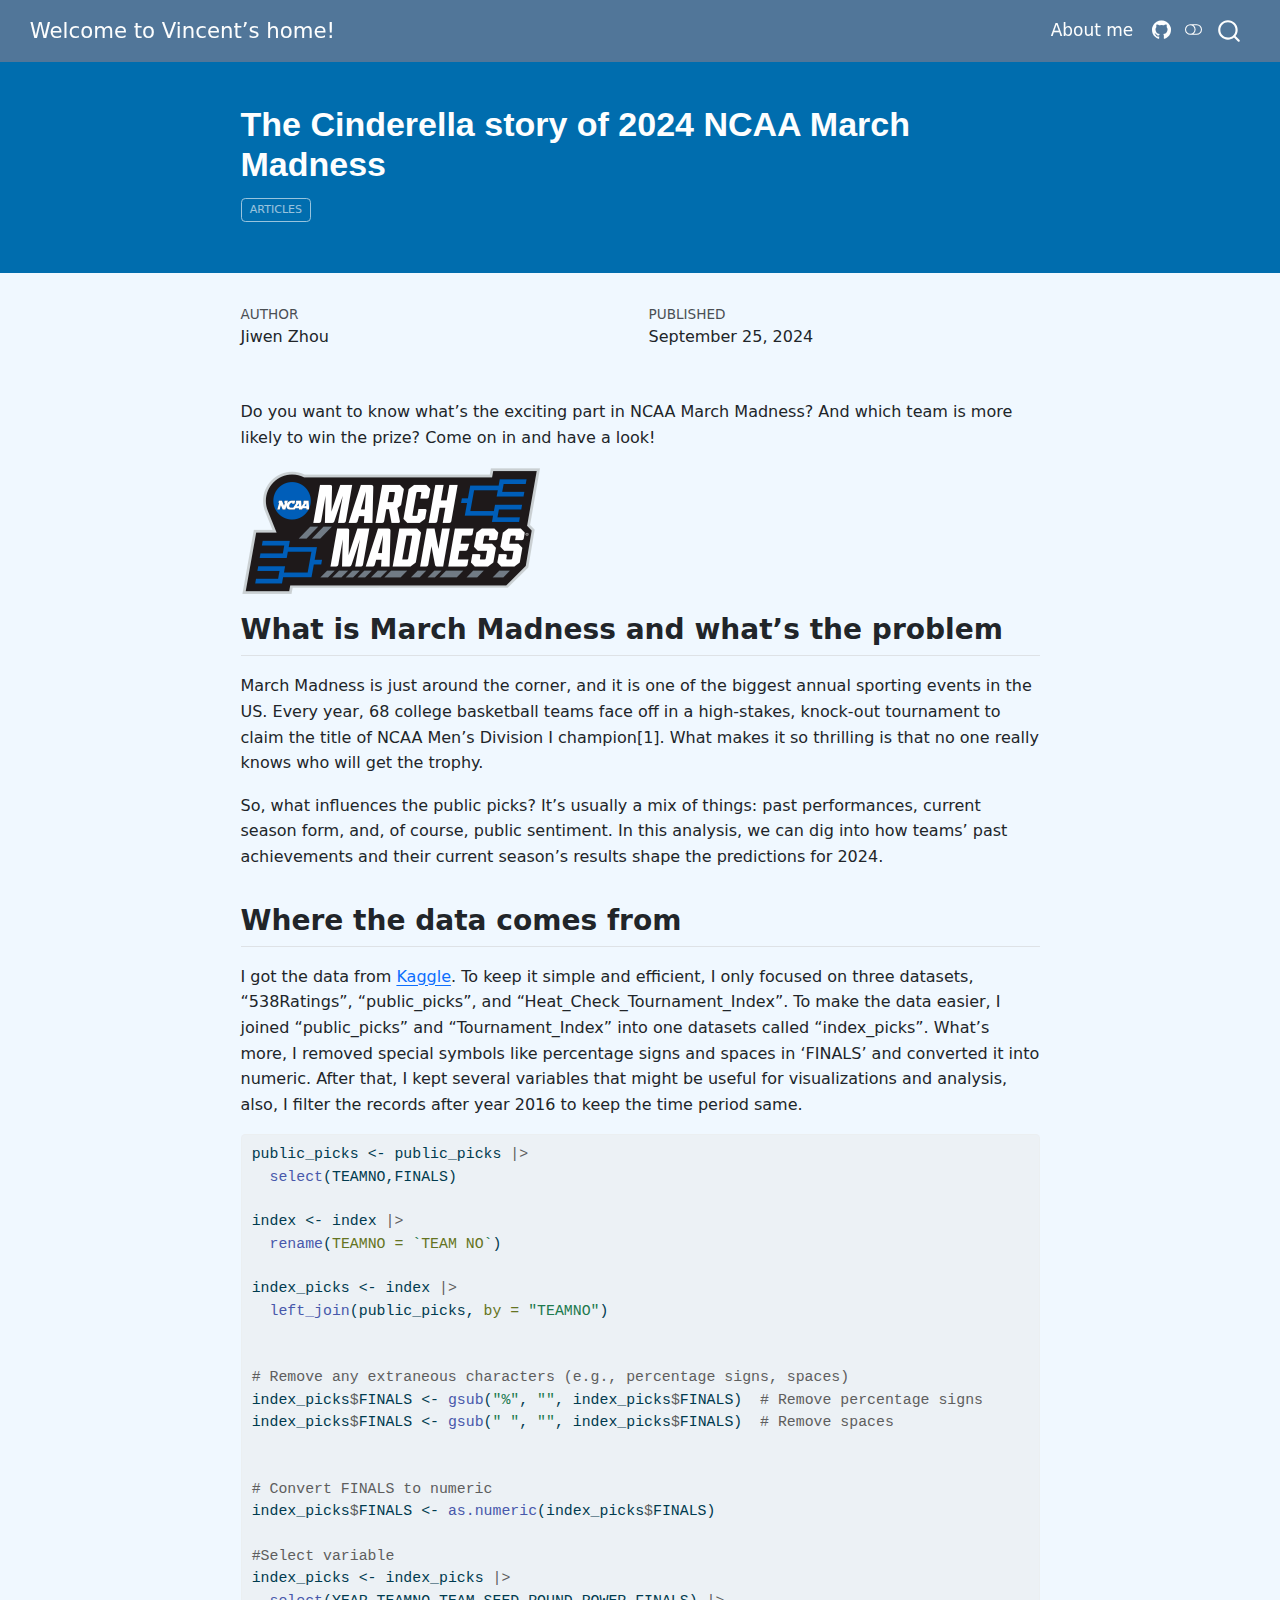
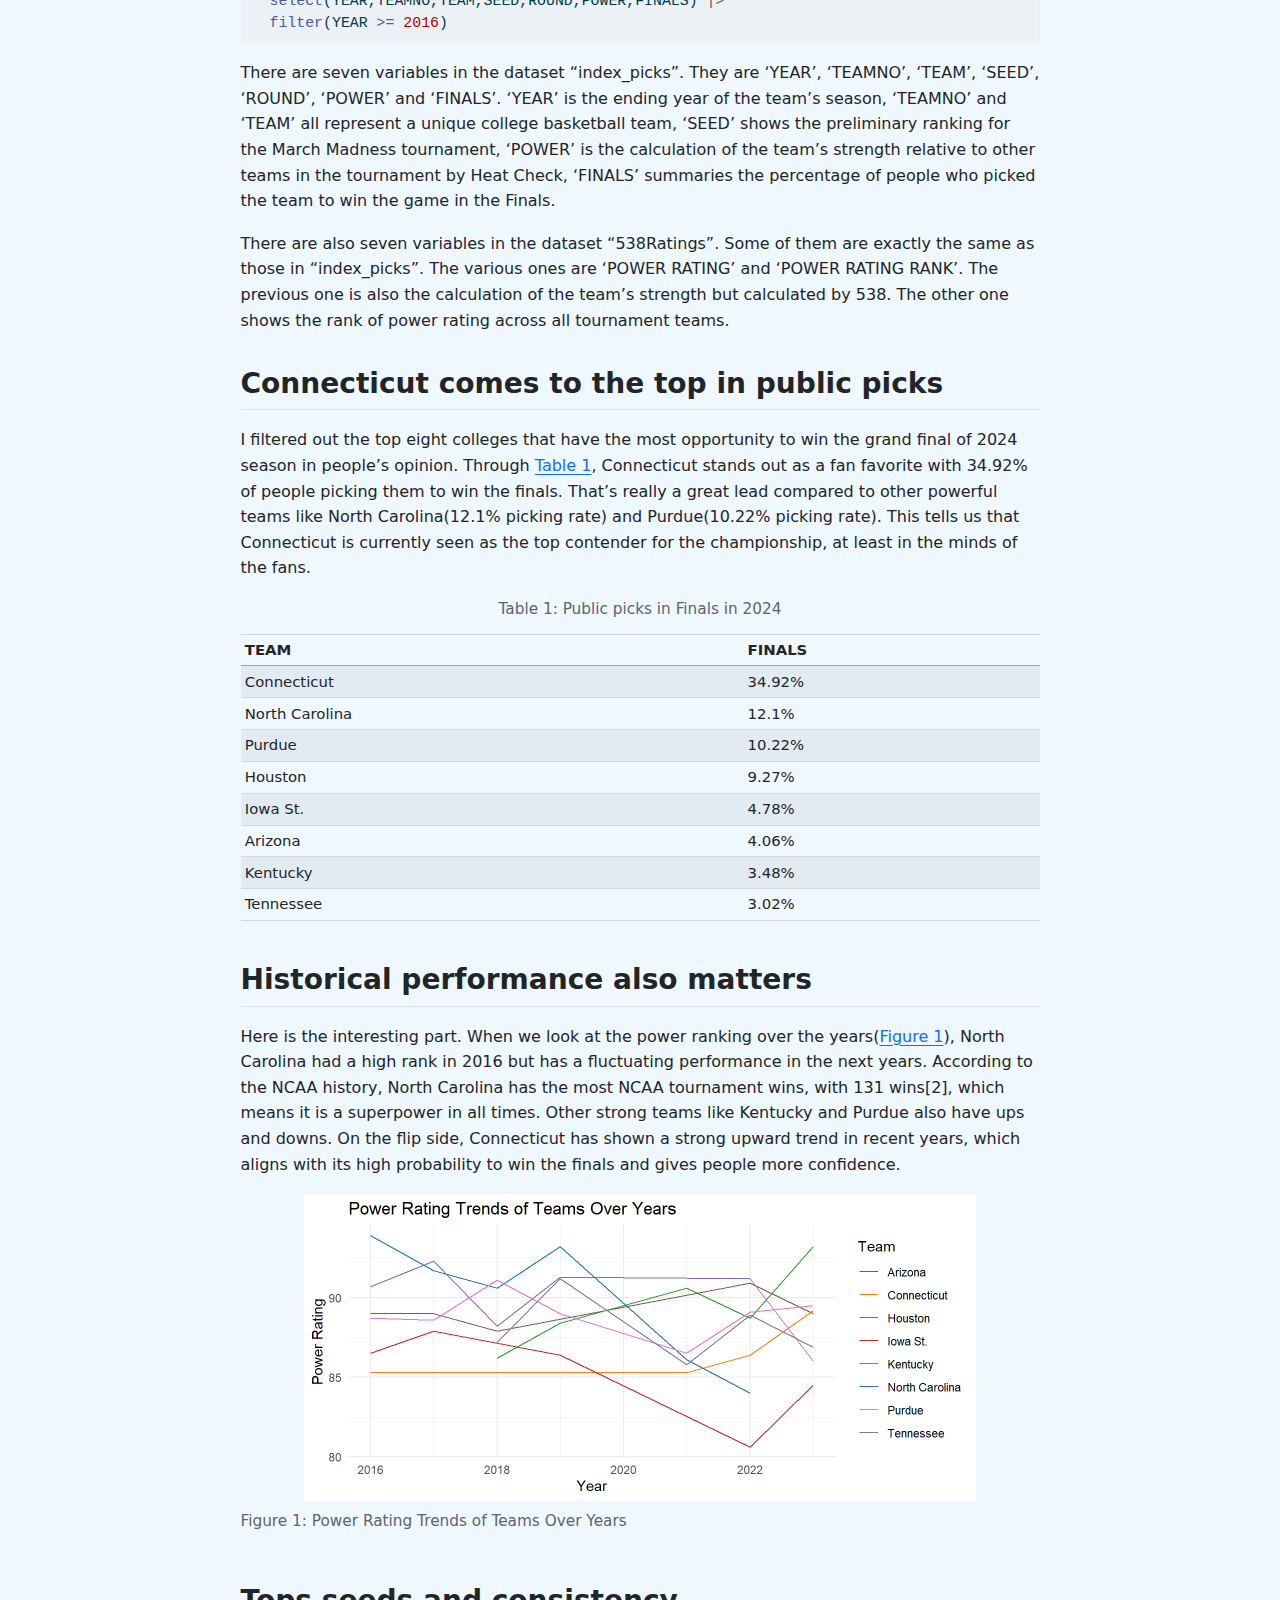
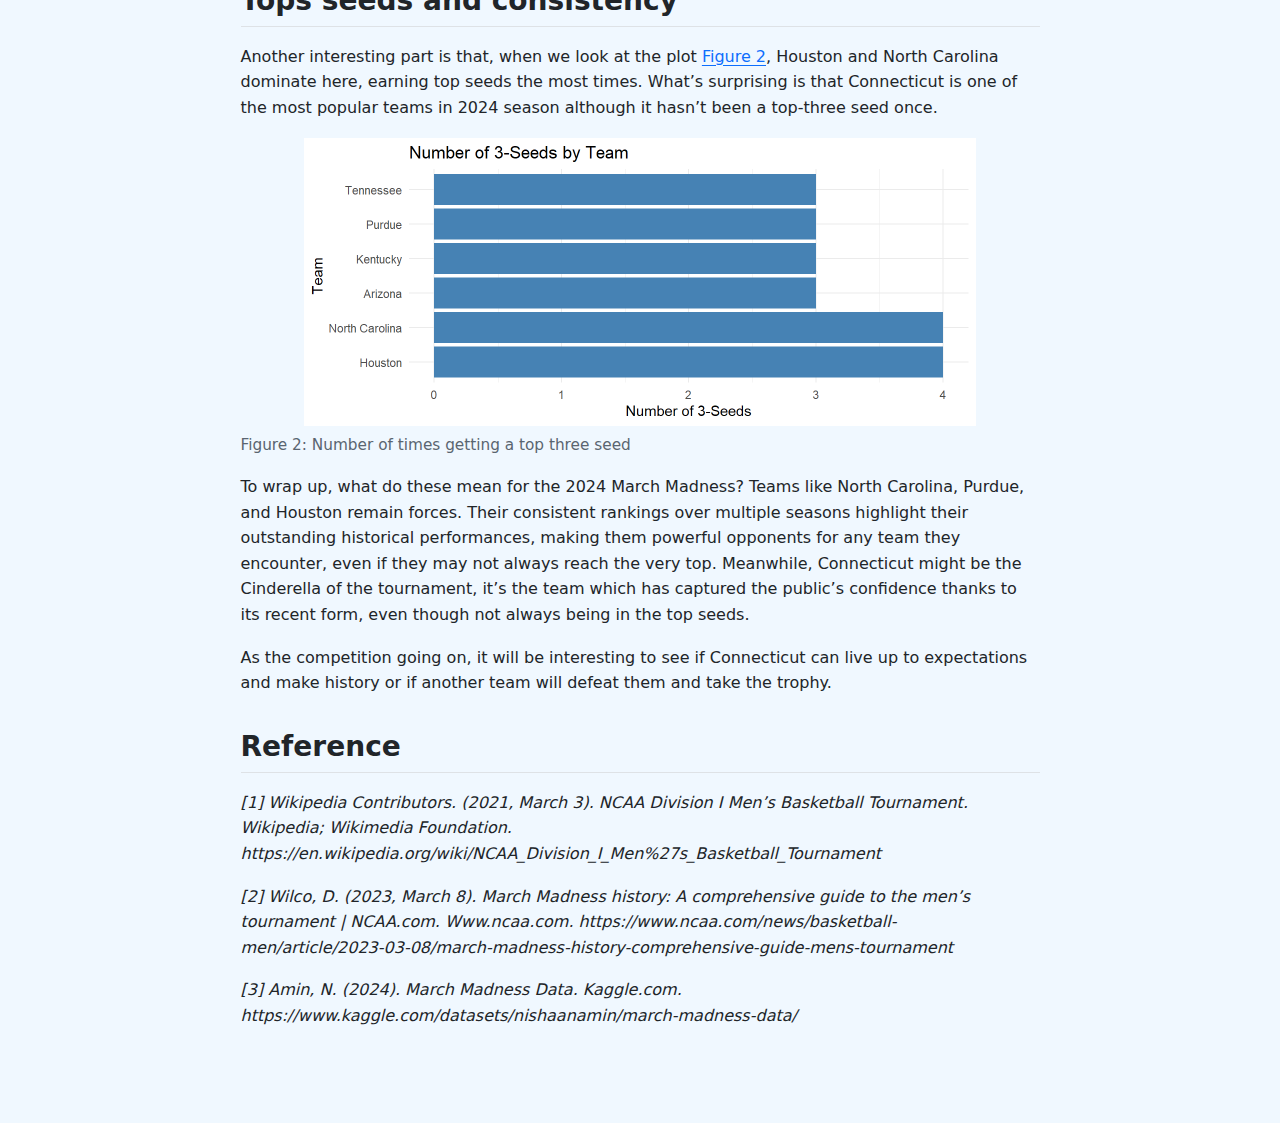
==== commit b691aa80: "finish the blog" ====
--- a/docs/posts/welcome/index.html
+++ b/docs/posts/welcome/index.html
@@ -193,12 +193,12 @@
 <p>Do you want to know what’s the exciting part in NCAA March Madness? And which team is more likely to win the prize? Come on in and have a look!</p>
 <p><img src="March_Madness.png" class="img-fluid"></p>
 <section id="what-is-march-madness-and-whats-the-problem" class="level2">
-<h2 class="anchored" data-anchor-id="what-is-march-madness-and-whats-the-problem">What is March Madness and what’s the problem?</h2>
-<p>March Madness is just around the corner, and it is one of the biggest annual sporting events in the US. Every year, 68 college basketball teams face off in a high-stakes, knock-out tournament to claim the title of NCAA Men’s Division I champion. What makes it so thrilling is that no one really knows who will get the trophy.</p>
+<h2 class="anchored" data-anchor-id="what-is-march-madness-and-whats-the-problem">What is March Madness and what’s the problem</h2>
+<p>March Madness is just around the corner, and it is one of the biggest annual sporting events in the US. Every year, 68 college basketball teams face off in a high-stakes, knock-out tournament to claim the title of NCAA Men’s Division I champion[1]. What makes it so thrilling is that no one really knows who will get the trophy.</p>
 <p>So, what influences the public picks? It’s usually a mix of things: past performances, current season form, and, of course, public sentiment. In this analysis, we can dig into how teams’ past achievements and their current season’s results shape the predictions for 2024.</p>
 </section>
 <section id="where-the-data-comes-from" class="level2">
-<h2 class="anchored" data-anchor-id="where-the-data-comes-from">Where the data comes from?</h2>
+<h2 class="anchored" data-anchor-id="where-the-data-comes-from">Where the data comes from</h2>
 <p>I got the data from <a href="https://www.kaggle.com/datasets/nishaanamin/march-madness-data/">Kaggle</a>. To keep it simple and efficient, I only focused on three datasets, “538Ratings”, “public_picks”, and “Heat_Check_Tournament_Index”. To make the data easier, I joined “public_picks” and “Tournament_Index” into one datasets called “index_picks”. What’s more, I removed special symbols like percentage signs and spaces in ‘FINALS’ and converted it into numeric. After that, I kept several variables that might be useful for visualizations and analysis, also, I filter the records after year 2016 to keep the time period same.</p>
 <div class="cell">
 <div class="sourceCode cell-code" id="cb1"><pre class="sourceCode r code-with-copy"><code class="sourceCode r"><span id="cb1-1"><a href="#cb1-1" aria-hidden="true" tabindex="-1"></a>public_picks <span class="ot">&lt;-</span> public_picks <span class="sc">|&gt;</span></span>
@@ -224,7 +224,12 @@
 <span id="cb1-21"><a href="#cb1-21" aria-hidden="true" tabindex="-1"></a>  <span class="fu">select</span>(YEAR,TEAMNO,TEAM,SEED,ROUND,POWER,FINALS) <span class="sc">|&gt;</span></span>
 <span id="cb1-22"><a href="#cb1-22" aria-hidden="true" tabindex="-1"></a>  <span class="fu">filter</span>(YEAR <span class="sc">&gt;=</span> <span class="dv">2016</span>)</span></code><button title="Copy to Clipboard" class="code-copy-button"><i class="bi"></i></button></pre></div>
 </div>
-<p>There are seven variables in the dataset “index_picks”. They are ‘YEAR’, ‘TEAMNO’, ‘TEAM’, ‘SEED’, ‘ROUND’</p>
+<p>There are seven variables in the dataset “index_picks”. They are ‘YEAR’, ‘TEAMNO’, ‘TEAM’, ‘SEED’, ‘ROUND’, ‘POWER’ and ‘FINALS’. ‘YEAR’ is the ending year of the team’s season, ‘TEAMNO’ and ‘TEAM’ all represent a unique college basketball team, ‘SEED’ shows the preliminary ranking for the March Madness tournament, ‘POWER’ is the calculation of the team’s strength relative to other teams in the tournament by Heat Check, ‘FINALS’ summaries the percentage of people who picked the team to win the game in the Finals.</p>
+<p>There are also seven variables in the dataset “538Ratings”. Some of them are exactly the same as those in “index_picks”. The various ones are ‘POWER RATING’ and ‘POWER RATING RANK’. The previous one is also the calculation of the team’s strength but calculated by 538. The other one shows the rank of power rating across all tournament teams.</p>
+</section>
+<section id="connecticut-comes-to-the-top-in-public-picks" class="level2">
+<h2 class="anchored" data-anchor-id="connecticut-comes-to-the-top-in-public-picks">Connecticut comes to the top in public picks</h2>
+<p>I filtered out the top eight colleges that have the most opportunity to win the grand final of 2024 season in people’s opinion. Through <a href="#tbl-finalpick" class="quarto-xref">Table&nbsp;1</a>, Connecticut stands out as a fan favorite with 34.92% of people picking them to win the finals. That’s really a great lead compared to other powerful teams like North Carolina(12.1% picking rate) and Purdue(10.22% picking rate). This tells us that Connecticut is currently seen as the top contender for the championship, at least in the minds of the fans.</p>
 <div class="cell">
 <div id="tbl-finalpick" class="cell quarto-float anchored">
 <figure class="quarto-float quarto-float-tbl figure">
@@ -284,6 +289,50 @@
 </figure>
 </div>
 </div>
+</section>
+<section id="historical-performance-also-matters" class="level2">
+<h2 class="anchored" data-anchor-id="historical-performance-also-matters">Historical performance also matters</h2>
+<p>Here is the interesting part. When we look at the power ranking over the years(<a href="#fig-trend" class="quarto-xref">Figure&nbsp;1</a>), North Carolina had a high rank in 2016 but has a fluctuating performance in the next years. According to the NCAA history, North Carolina has the most NCAA tournament wins, with 131 wins[2], which means it is a superpower in all times. Other strong teams like Kentucky and Purdue also have ups and downs. On the flip side, Connecticut has shown a strong upward trend in recent years, which aligns with its high probability to win the finals and gives people more confidence.</p>
+<div class="cell">
+<div class="cell-output-display">
+<div id="fig-trend" class="quarto-figure quarto-figure-center quarto-float anchored" data-fig-pos="h!">
+<figure class="quarto-float quarto-float-fig figure">
+<div aria-describedby="fig-trend-caption-0ceaefa1-69ba-4598-a22c-09a6ac19f8ca">
+<img src="index_files/figure-html/fig-trend-1.png" class="img-fluid figure-img" data-fig-pos="h!" width="672">
+</div>
+<figcaption class="quarto-float-caption-bottom quarto-float-caption quarto-float-fig" id="fig-trend-caption-0ceaefa1-69ba-4598-a22c-09a6ac19f8ca">
+Figure&nbsp;1: Power Rating Trends of Teams Over Years
+</figcaption>
+</figure>
+</div>
+</div>
+</div>
+</section>
+<section id="tops-seeds-and-consistency" class="level2">
+<h2 class="anchored" data-anchor-id="tops-seeds-and-consistency">Tops seeds and consistency</h2>
+<p>Another interesting part is that, when we look at the plot <a href="#fig-seed" class="quarto-xref">Figure&nbsp;2</a>, Houston and North Carolina dominate here, earning top seeds the most times. What’s surprising is that Connecticut is one of the most popular teams in 2024 season although it hasn’t been a top-three seed once.</p>
+<div class="cell">
+<div class="cell-output-display">
+<div id="fig-seed" class="quarto-figure quarto-figure-center quarto-float anchored" data-fig-pos="h!">
+<figure class="quarto-float quarto-float-fig figure">
+<div aria-describedby="fig-seed-caption-0ceaefa1-69ba-4598-a22c-09a6ac19f8ca">
+<img src="index_files/figure-html/fig-seed-1.png" class="img-fluid figure-img" data-fig-pos="h!" width="672">
+</div>
+<figcaption class="quarto-float-caption-bottom quarto-float-caption quarto-float-fig" id="fig-seed-caption-0ceaefa1-69ba-4598-a22c-09a6ac19f8ca">
+Figure&nbsp;2: Number of times getting a top three seed
+</figcaption>
+</figure>
+</div>
+</div>
+</div>
+<p>To wrap up, what do these mean for the 2024 March Madness? Teams like North Carolina, Purdue, and Houston remain forces. Their consistent rankings over multiple seasons highlight their outstanding historical performances, making them powerful opponents for any team they encounter, even if they may not always reach the very top. Meanwhile, Connecticut might be the Cinderella of the tournament, it’s the team which has captured the public’s confidence thanks to its recent form, even though not always being in the top seeds.</p>
+<p>As the competition going on, it will be interesting to see if Connecticut can live up to expectations and make history or if another team will defeat them and take the trophy.</p>
+</section>
+<section id="reference" class="level2">
+<h2 class="anchored" data-anchor-id="reference">Reference</h2>
+<p><em>[1] Wikipedia Contributors. (2021, March 3). NCAA Division I Men’s Basketball Tournament. Wikipedia; Wikimedia Foundation. https://en.wikipedia.org/wiki/NCAA_Division_I_Men%27s_Basketball_Tournament</em></p>
+<p><em>[2] Wilco, D. (2023, March 8). March Madness history: A comprehensive guide to the men’s tournament | NCAA.com. Www.ncaa.com. https://www.ncaa.com/news/basketball-men/article/2023-03-08/march-madness-history-comprehensive-guide-mens-tournament</em></p>
+<p><em>[3] Amin, N. (2024). March Madness Data. Kaggle.com. https://www.kaggle.com/datasets/nishaanamin/march-madness-data/</em></p>
 
 
 </section>
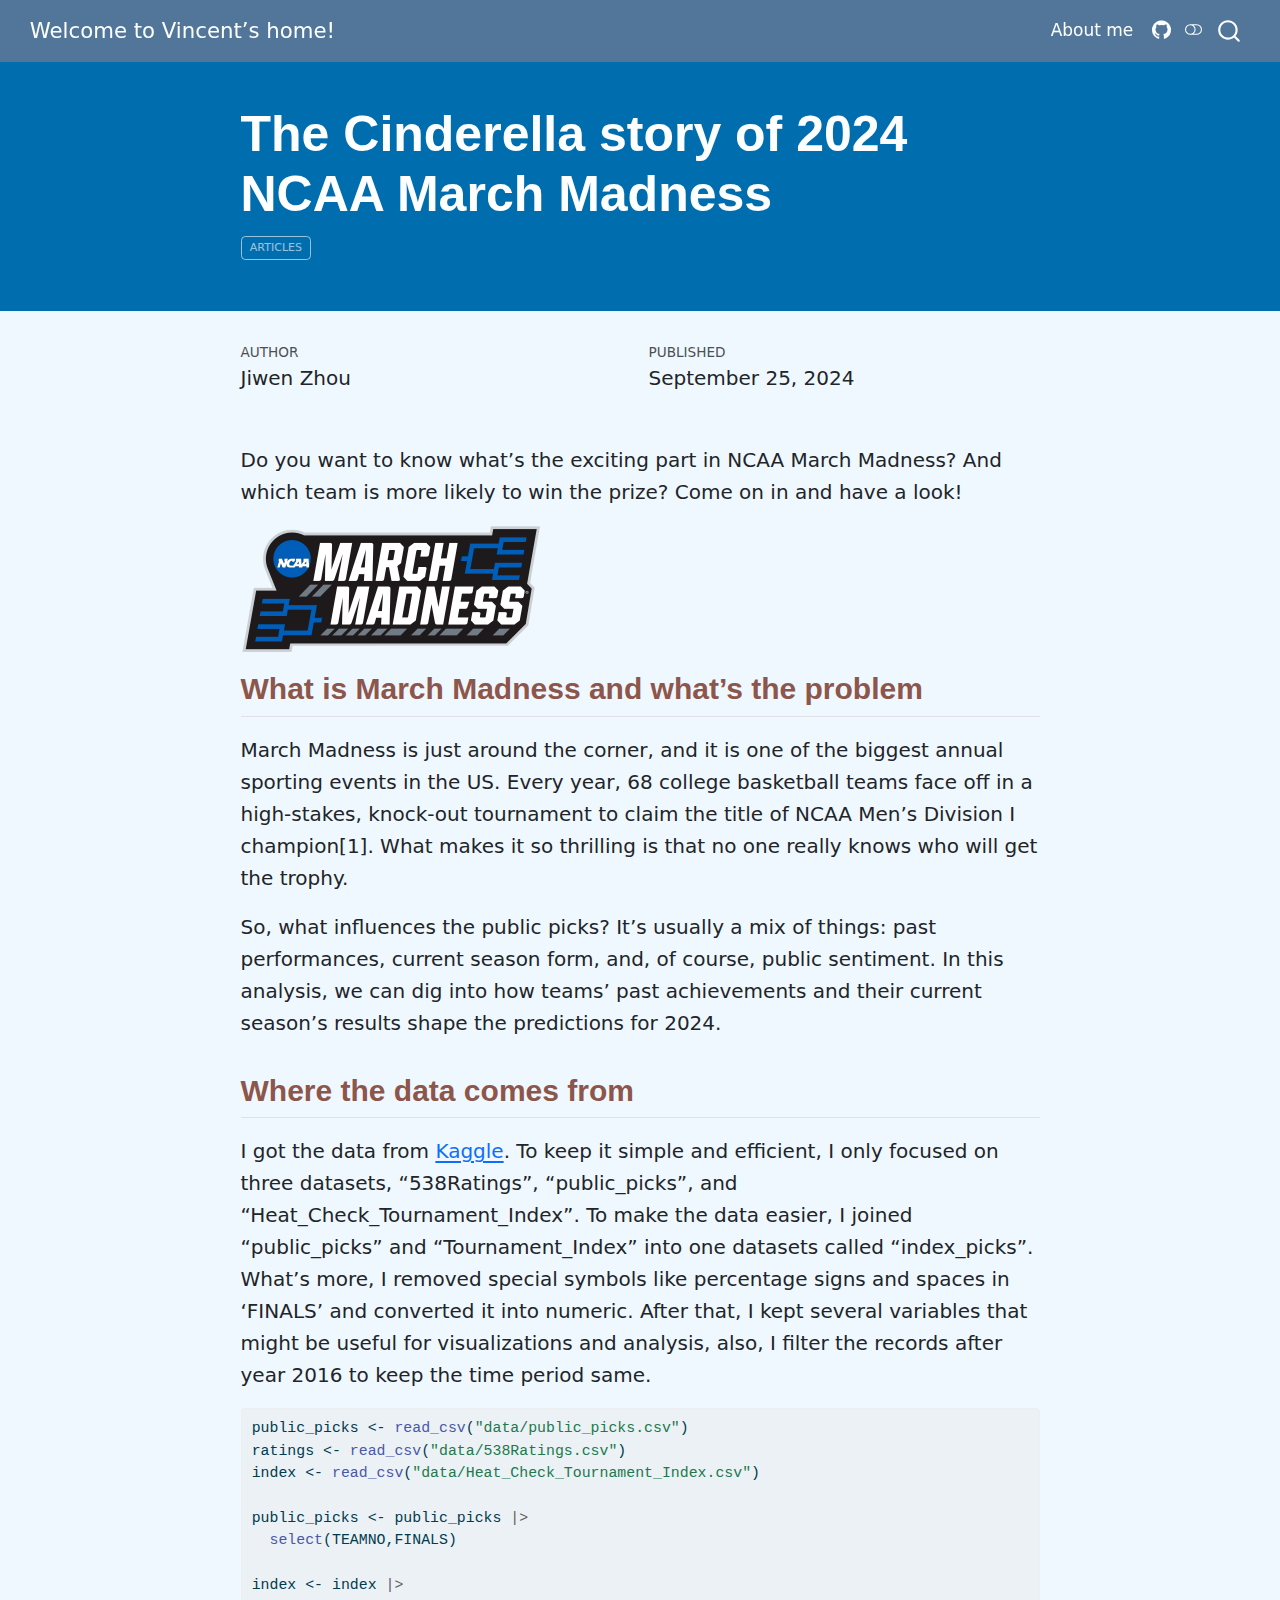
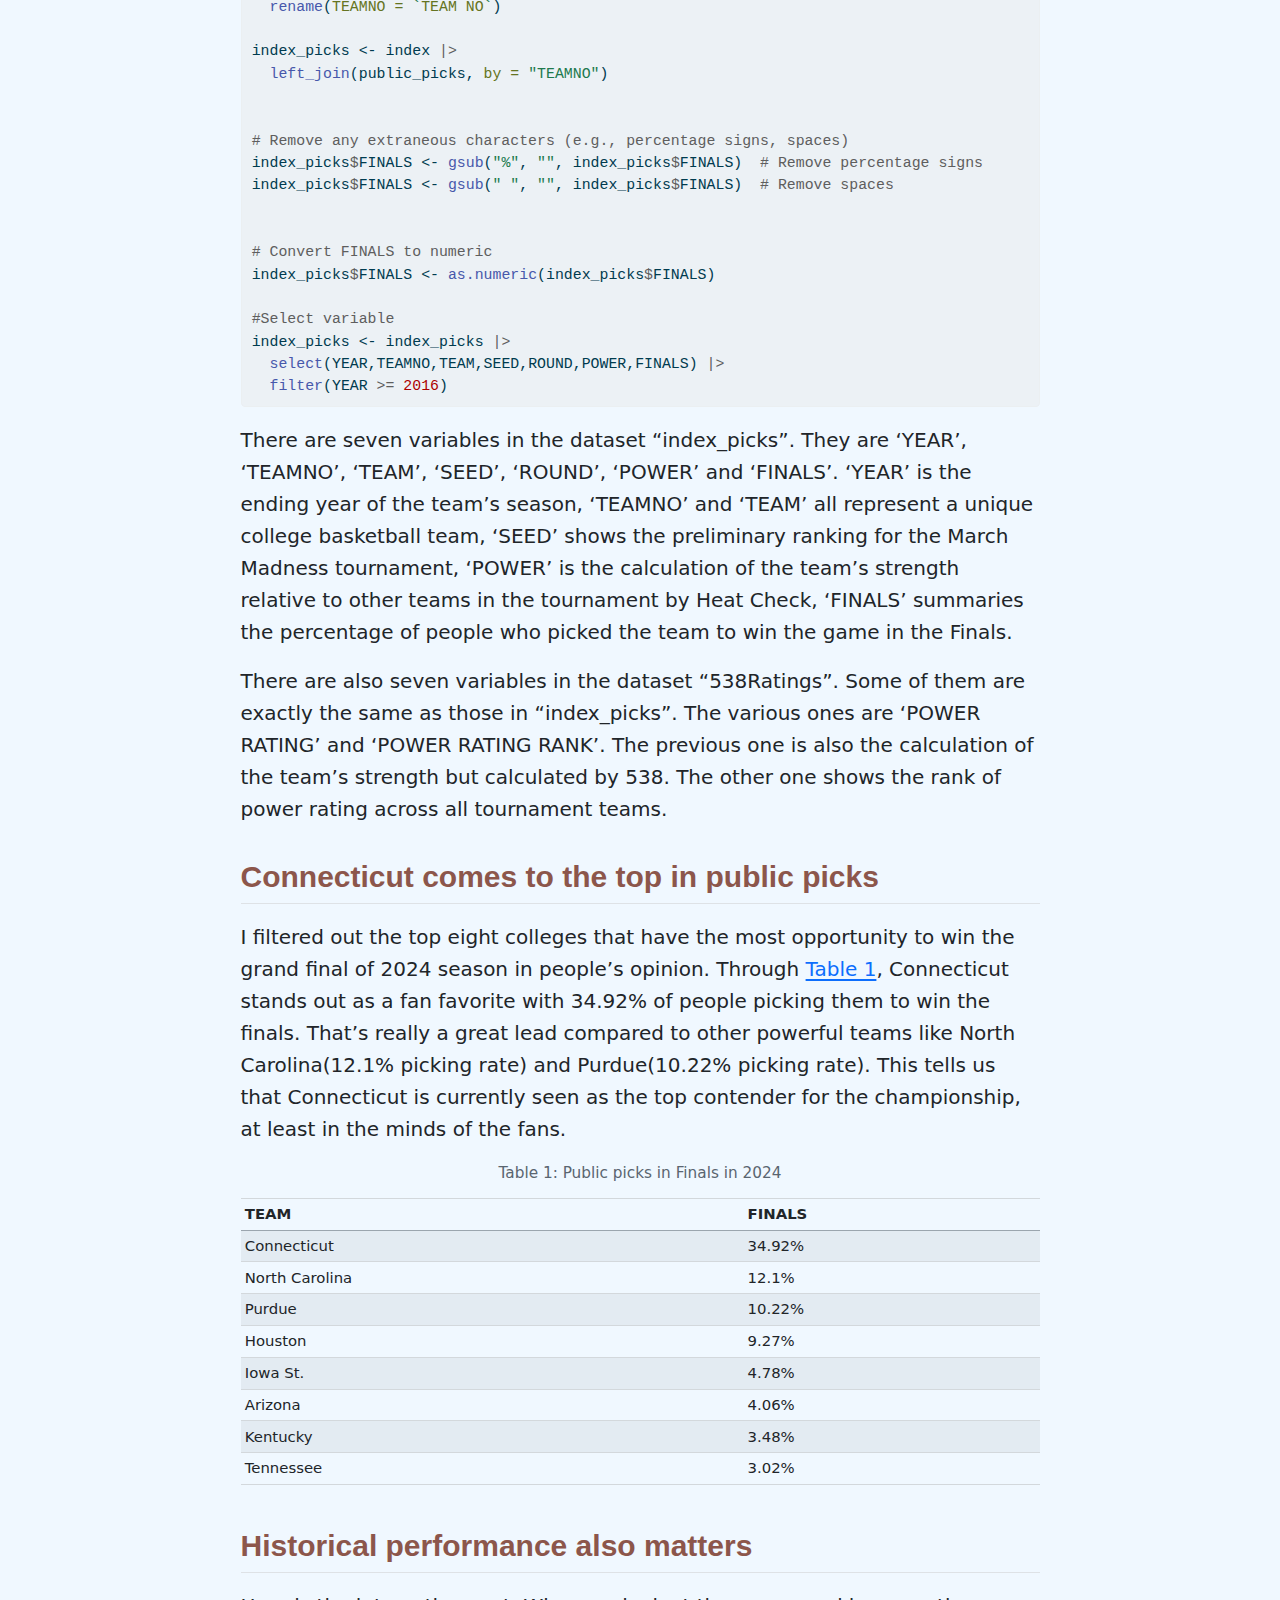
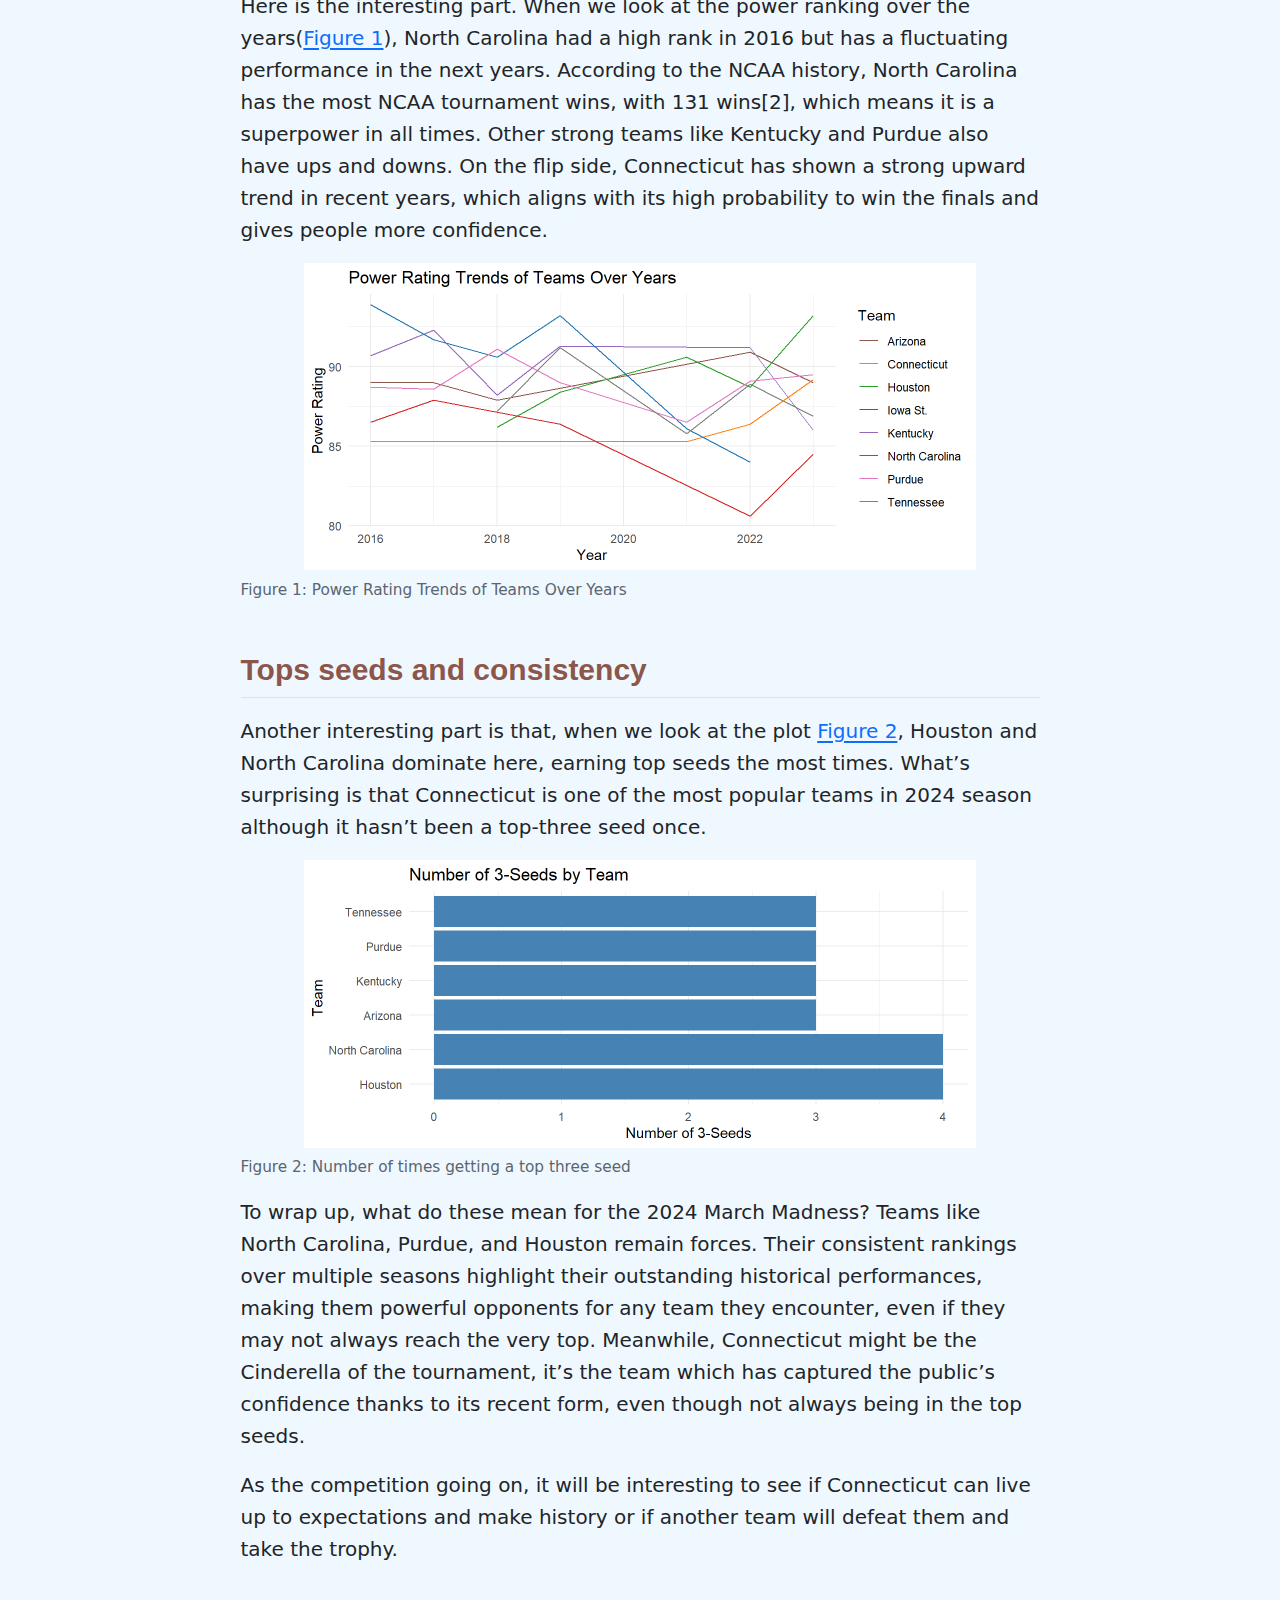
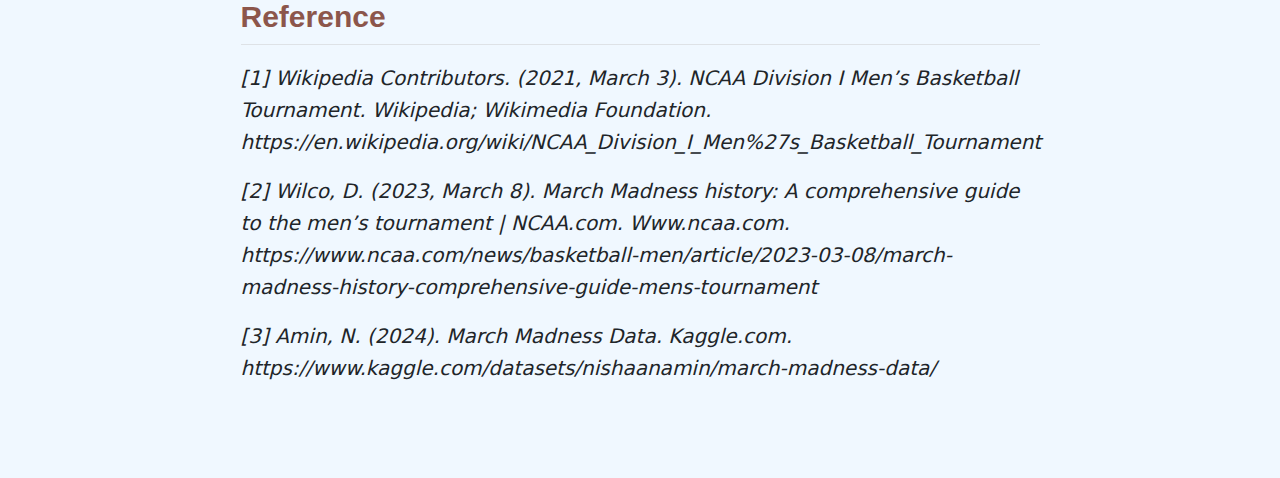
==== commit bf1ddfa7: "make some changes to the code chunk" ====
--- a/docs/posts/welcome/index.html
+++ b/docs/posts/welcome/index.html
@@ -201,28 +201,32 @@
 <h2 class="anchored" data-anchor-id="where-the-data-comes-from">Where the data comes from</h2>
 <p>I got the data from <a href="https://www.kaggle.com/datasets/nishaanamin/march-madness-data/">Kaggle</a>. To keep it simple and efficient, I only focused on three datasets, “538Ratings”, “public_picks”, and “Heat_Check_Tournament_Index”. To make the data easier, I joined “public_picks” and “Tournament_Index” into one datasets called “index_picks”. What’s more, I removed special symbols like percentage signs and spaces in ‘FINALS’ and converted it into numeric. After that, I kept several variables that might be useful for visualizations and analysis, also, I filter the records after year 2016 to keep the time period same.</p>
 <div class="cell">
-<div class="sourceCode cell-code" id="cb1"><pre class="sourceCode r code-with-copy"><code class="sourceCode r"><span id="cb1-1"><a href="#cb1-1" aria-hidden="true" tabindex="-1"></a>public_picks <span class="ot">&lt;-</span> public_picks <span class="sc">|&gt;</span></span>
-<span id="cb1-2"><a href="#cb1-2" aria-hidden="true" tabindex="-1"></a>  <span class="fu">select</span>(TEAMNO,FINALS)</span>
-<span id="cb1-3"><a href="#cb1-3" aria-hidden="true" tabindex="-1"></a></span>
-<span id="cb1-4"><a href="#cb1-4" aria-hidden="true" tabindex="-1"></a>index <span class="ot">&lt;-</span> index <span class="sc">|&gt;</span></span>
-<span id="cb1-5"><a href="#cb1-5" aria-hidden="true" tabindex="-1"></a>  <span class="fu">rename</span>(<span class="at">TEAMNO =</span> <span class="st">`</span><span class="at">TEAM NO</span><span class="st">`</span>)</span>
-<span id="cb1-6"><a href="#cb1-6" aria-hidden="true" tabindex="-1"></a></span>
-<span id="cb1-7"><a href="#cb1-7" aria-hidden="true" tabindex="-1"></a>index_picks <span class="ot">&lt;-</span> index <span class="sc">|&gt;</span></span>
-<span id="cb1-8"><a href="#cb1-8" aria-hidden="true" tabindex="-1"></a>  <span class="fu">left_join</span>(public_picks, <span class="at">by =</span> <span class="st">"TEAMNO"</span>)</span>
-<span id="cb1-9"><a href="#cb1-9" aria-hidden="true" tabindex="-1"></a></span>
+<div class="sourceCode cell-code" id="cb1"><pre class="sourceCode r code-with-copy"><code class="sourceCode r"><span id="cb1-1"><a href="#cb1-1" aria-hidden="true" tabindex="-1"></a>public_picks <span class="ot">&lt;-</span> <span class="fu">read_csv</span>(<span class="st">"data/public_picks.csv"</span>)</span>
+<span id="cb1-2"><a href="#cb1-2" aria-hidden="true" tabindex="-1"></a>ratings <span class="ot">&lt;-</span> <span class="fu">read_csv</span>(<span class="st">"data/538Ratings.csv"</span>)</span>
+<span id="cb1-3"><a href="#cb1-3" aria-hidden="true" tabindex="-1"></a>index <span class="ot">&lt;-</span> <span class="fu">read_csv</span>(<span class="st">"data/Heat_Check_Tournament_Index.csv"</span>)</span>
+<span id="cb1-4"><a href="#cb1-4" aria-hidden="true" tabindex="-1"></a></span>
+<span id="cb1-5"><a href="#cb1-5" aria-hidden="true" tabindex="-1"></a>public_picks <span class="ot">&lt;-</span> public_picks <span class="sc">|&gt;</span></span>
+<span id="cb1-6"><a href="#cb1-6" aria-hidden="true" tabindex="-1"></a>  <span class="fu">select</span>(TEAMNO,FINALS)</span>
+<span id="cb1-7"><a href="#cb1-7" aria-hidden="true" tabindex="-1"></a></span>
+<span id="cb1-8"><a href="#cb1-8" aria-hidden="true" tabindex="-1"></a>index <span class="ot">&lt;-</span> index <span class="sc">|&gt;</span></span>
+<span id="cb1-9"><a href="#cb1-9" aria-hidden="true" tabindex="-1"></a>  <span class="fu">rename</span>(<span class="at">TEAMNO =</span> <span class="st">`</span><span class="at">TEAM NO</span><span class="st">`</span>)</span>
 <span id="cb1-10"><a href="#cb1-10" aria-hidden="true" tabindex="-1"></a></span>
-<span id="cb1-11"><a href="#cb1-11" aria-hidden="true" tabindex="-1"></a><span class="co"># Remove any extraneous characters (e.g., percentage signs, spaces)</span></span>
-<span id="cb1-12"><a href="#cb1-12" aria-hidden="true" tabindex="-1"></a>index_picks<span class="sc">$</span>FINALS <span class="ot">&lt;-</span> <span class="fu">gsub</span>(<span class="st">"%"</span>, <span class="st">""</span>, index_picks<span class="sc">$</span>FINALS)  <span class="co"># Remove percentage signs</span></span>
-<span id="cb1-13"><a href="#cb1-13" aria-hidden="true" tabindex="-1"></a>index_picks<span class="sc">$</span>FINALS <span class="ot">&lt;-</span> <span class="fu">gsub</span>(<span class="st">" "</span>, <span class="st">""</span>, index_picks<span class="sc">$</span>FINALS)  <span class="co"># Remove spaces</span></span>
+<span id="cb1-11"><a href="#cb1-11" aria-hidden="true" tabindex="-1"></a>index_picks <span class="ot">&lt;-</span> index <span class="sc">|&gt;</span></span>
+<span id="cb1-12"><a href="#cb1-12" aria-hidden="true" tabindex="-1"></a>  <span class="fu">left_join</span>(public_picks, <span class="at">by =</span> <span class="st">"TEAMNO"</span>)</span>
+<span id="cb1-13"><a href="#cb1-13" aria-hidden="true" tabindex="-1"></a></span>
 <span id="cb1-14"><a href="#cb1-14" aria-hidden="true" tabindex="-1"></a></span>
-<span id="cb1-15"><a href="#cb1-15" aria-hidden="true" tabindex="-1"></a></span>
-<span id="cb1-16"><a href="#cb1-16" aria-hidden="true" tabindex="-1"></a><span class="co"># Convert FINALS to numeric</span></span>
-<span id="cb1-17"><a href="#cb1-17" aria-hidden="true" tabindex="-1"></a>index_picks<span class="sc">$</span>FINALS <span class="ot">&lt;-</span> <span class="fu">as.numeric</span>(index_picks<span class="sc">$</span>FINALS)</span>
+<span id="cb1-15"><a href="#cb1-15" aria-hidden="true" tabindex="-1"></a><span class="co"># Remove any extraneous characters (e.g., percentage signs, spaces)</span></span>
+<span id="cb1-16"><a href="#cb1-16" aria-hidden="true" tabindex="-1"></a>index_picks<span class="sc">$</span>FINALS <span class="ot">&lt;-</span> <span class="fu">gsub</span>(<span class="st">"%"</span>, <span class="st">""</span>, index_picks<span class="sc">$</span>FINALS)  <span class="co"># Remove percentage signs</span></span>
+<span id="cb1-17"><a href="#cb1-17" aria-hidden="true" tabindex="-1"></a>index_picks<span class="sc">$</span>FINALS <span class="ot">&lt;-</span> <span class="fu">gsub</span>(<span class="st">" "</span>, <span class="st">""</span>, index_picks<span class="sc">$</span>FINALS)  <span class="co"># Remove spaces</span></span>
 <span id="cb1-18"><a href="#cb1-18" aria-hidden="true" tabindex="-1"></a></span>
-<span id="cb1-19"><a href="#cb1-19" aria-hidden="true" tabindex="-1"></a><span class="co">#Select variable</span></span>
-<span id="cb1-20"><a href="#cb1-20" aria-hidden="true" tabindex="-1"></a>index_picks <span class="ot">&lt;-</span> index_picks <span class="sc">|&gt;</span></span>
-<span id="cb1-21"><a href="#cb1-21" aria-hidden="true" tabindex="-1"></a>  <span class="fu">select</span>(YEAR,TEAMNO,TEAM,SEED,ROUND,POWER,FINALS) <span class="sc">|&gt;</span></span>
-<span id="cb1-22"><a href="#cb1-22" aria-hidden="true" tabindex="-1"></a>  <span class="fu">filter</span>(YEAR <span class="sc">&gt;=</span> <span class="dv">2016</span>)</span></code><button title="Copy to Clipboard" class="code-copy-button"><i class="bi"></i></button></pre></div>
+<span id="cb1-19"><a href="#cb1-19" aria-hidden="true" tabindex="-1"></a></span>
+<span id="cb1-20"><a href="#cb1-20" aria-hidden="true" tabindex="-1"></a><span class="co"># Convert FINALS to numeric</span></span>
+<span id="cb1-21"><a href="#cb1-21" aria-hidden="true" tabindex="-1"></a>index_picks<span class="sc">$</span>FINALS <span class="ot">&lt;-</span> <span class="fu">as.numeric</span>(index_picks<span class="sc">$</span>FINALS)</span>
+<span id="cb1-22"><a href="#cb1-22" aria-hidden="true" tabindex="-1"></a></span>
+<span id="cb1-23"><a href="#cb1-23" aria-hidden="true" tabindex="-1"></a><span class="co">#Select variable</span></span>
+<span id="cb1-24"><a href="#cb1-24" aria-hidden="true" tabindex="-1"></a>index_picks <span class="ot">&lt;-</span> index_picks <span class="sc">|&gt;</span></span>
+<span id="cb1-25"><a href="#cb1-25" aria-hidden="true" tabindex="-1"></a>  <span class="fu">select</span>(YEAR,TEAMNO,TEAM,SEED,ROUND,POWER,FINALS) <span class="sc">|&gt;</span></span>
+<span id="cb1-26"><a href="#cb1-26" aria-hidden="true" tabindex="-1"></a>  <span class="fu">filter</span>(YEAR <span class="sc">&gt;=</span> <span class="dv">2016</span>)</span></code><button title="Copy to Clipboard" class="code-copy-button"><i class="bi"></i></button></pre></div>
 </div>
 <p>There are seven variables in the dataset “index_picks”. They are ‘YEAR’, ‘TEAMNO’, ‘TEAM’, ‘SEED’, ‘ROUND’, ‘POWER’ and ‘FINALS’. ‘YEAR’ is the ending year of the team’s season, ‘TEAMNO’ and ‘TEAM’ all represent a unique college basketball team, ‘SEED’ shows the preliminary ranking for the March Madness tournament, ‘POWER’ is the calculation of the team’s strength relative to other teams in the tournament by Heat Check, ‘FINALS’ summaries the percentage of people who picked the team to win the game in the Finals.</p>
 <p>There are also seven variables in the dataset “538Ratings”. Some of them are exactly the same as those in “index_picks”. The various ones are ‘POWER RATING’ and ‘POWER RATING RANK’. The previous one is also the calculation of the team’s strength but calculated by 538. The other one shows the rank of power rating across all tournament teams.</p>
--- a/docs/styles.css
+++ b/docs/styles.css
@@ -2,20 +2,27 @@
 .navbar-dark, .quarto-title-banner {
   background-color: #006DAE;
 }
-
 
 body{
   background-color: #f0f8ff;
 }
 
 h1{
-    color: #2ecc71;
-  font-family: 'Arial', sans-serif;
+    color: #8c564b;
+  font-family: 'Copper Black', sans-serif;
   font-weight: bold;
+  font-size: 50px;
+}
+
+h2{
+    color: #8c564b;
+  font-family: 'Copper Black', sans-serif;
+  font-weight: bold;
+  font-size: 30px;
 }
 
 
 p {
-  font-size: 16px;
+  font-size: 20px;
   line-height: 1.6;
 }
